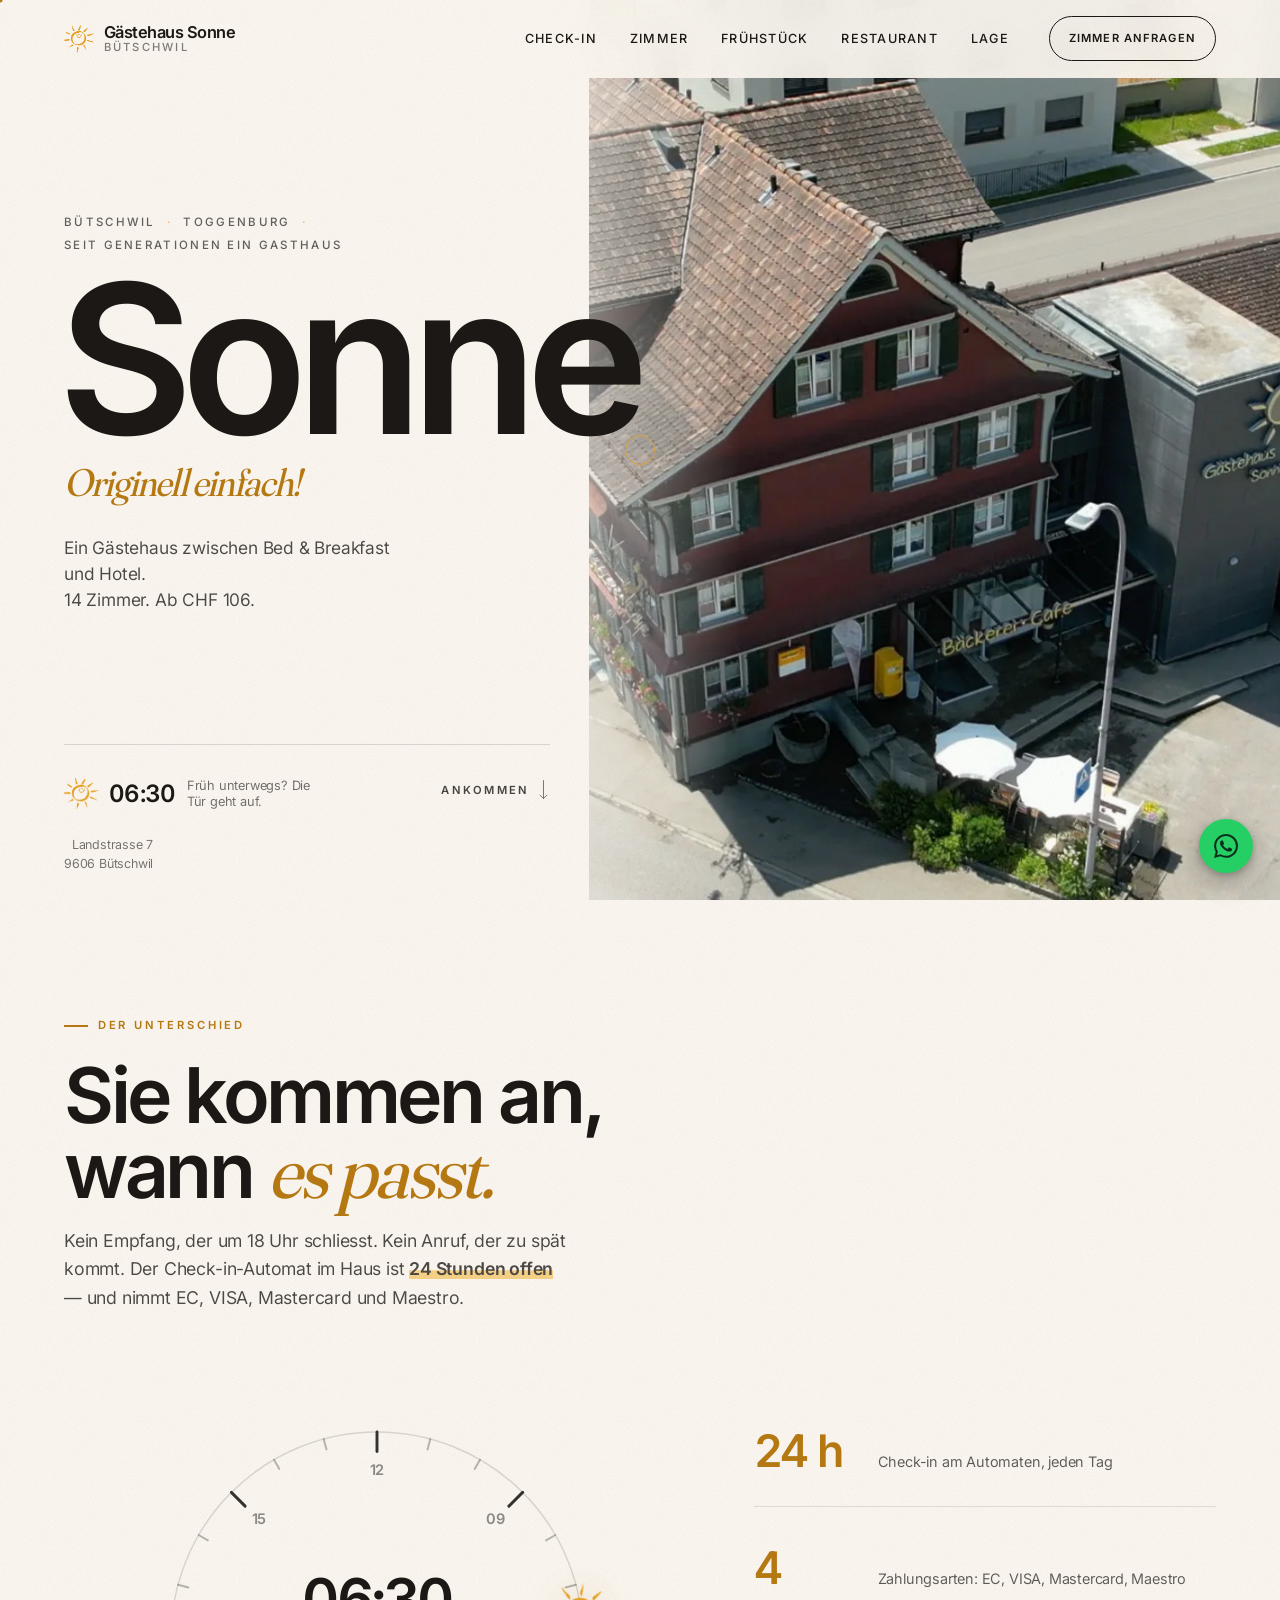
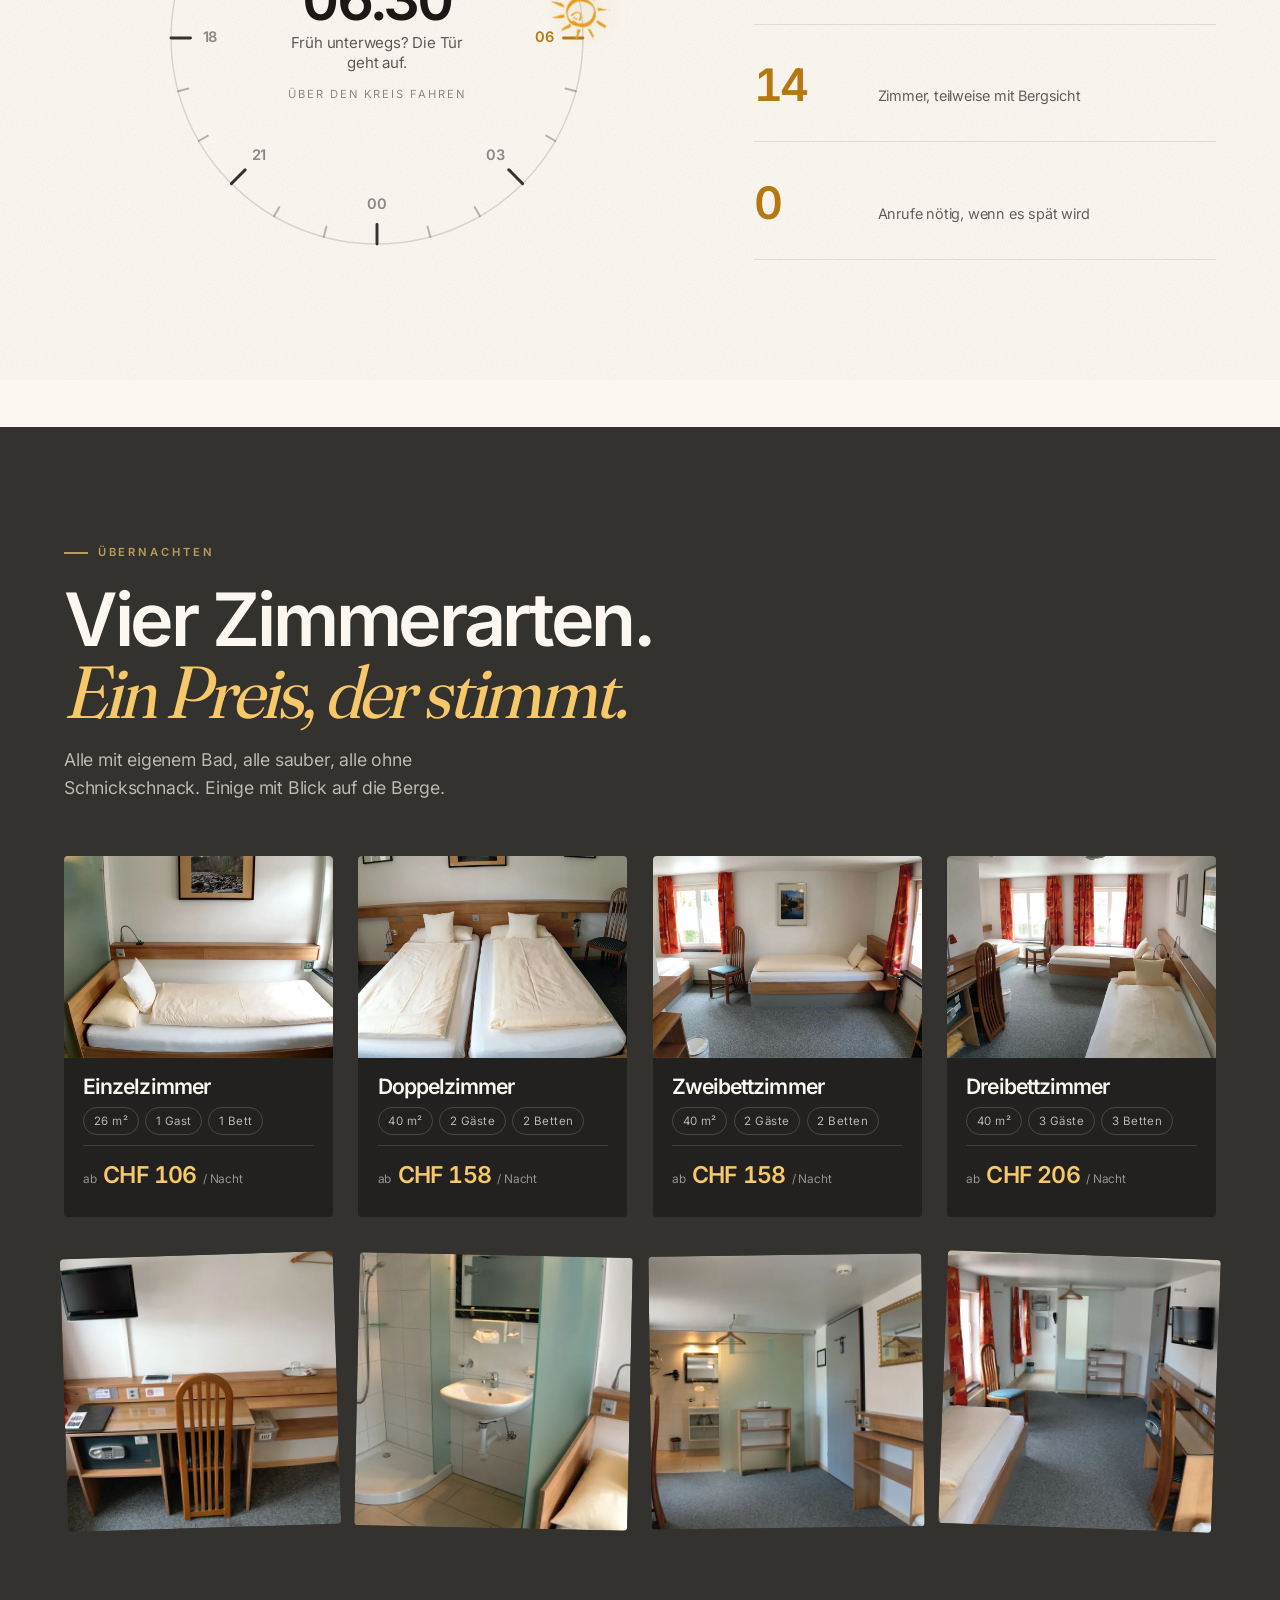
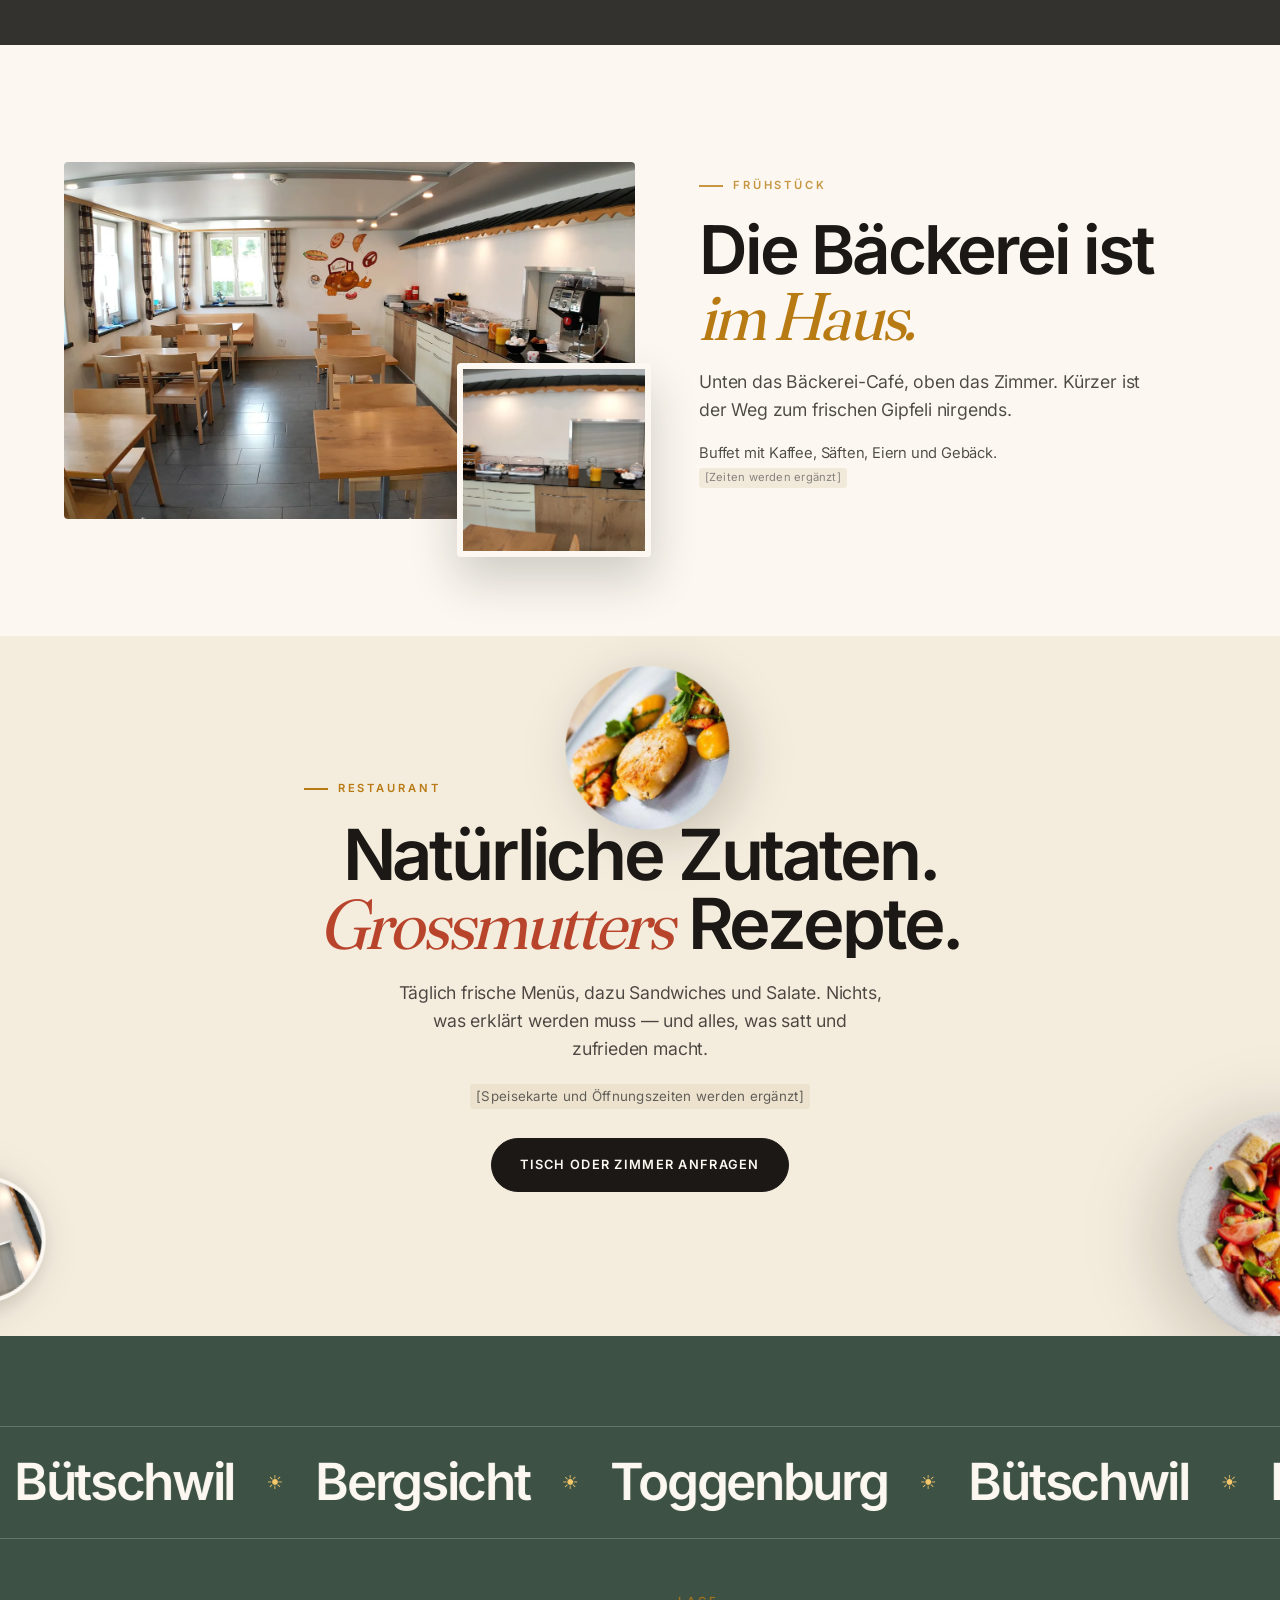
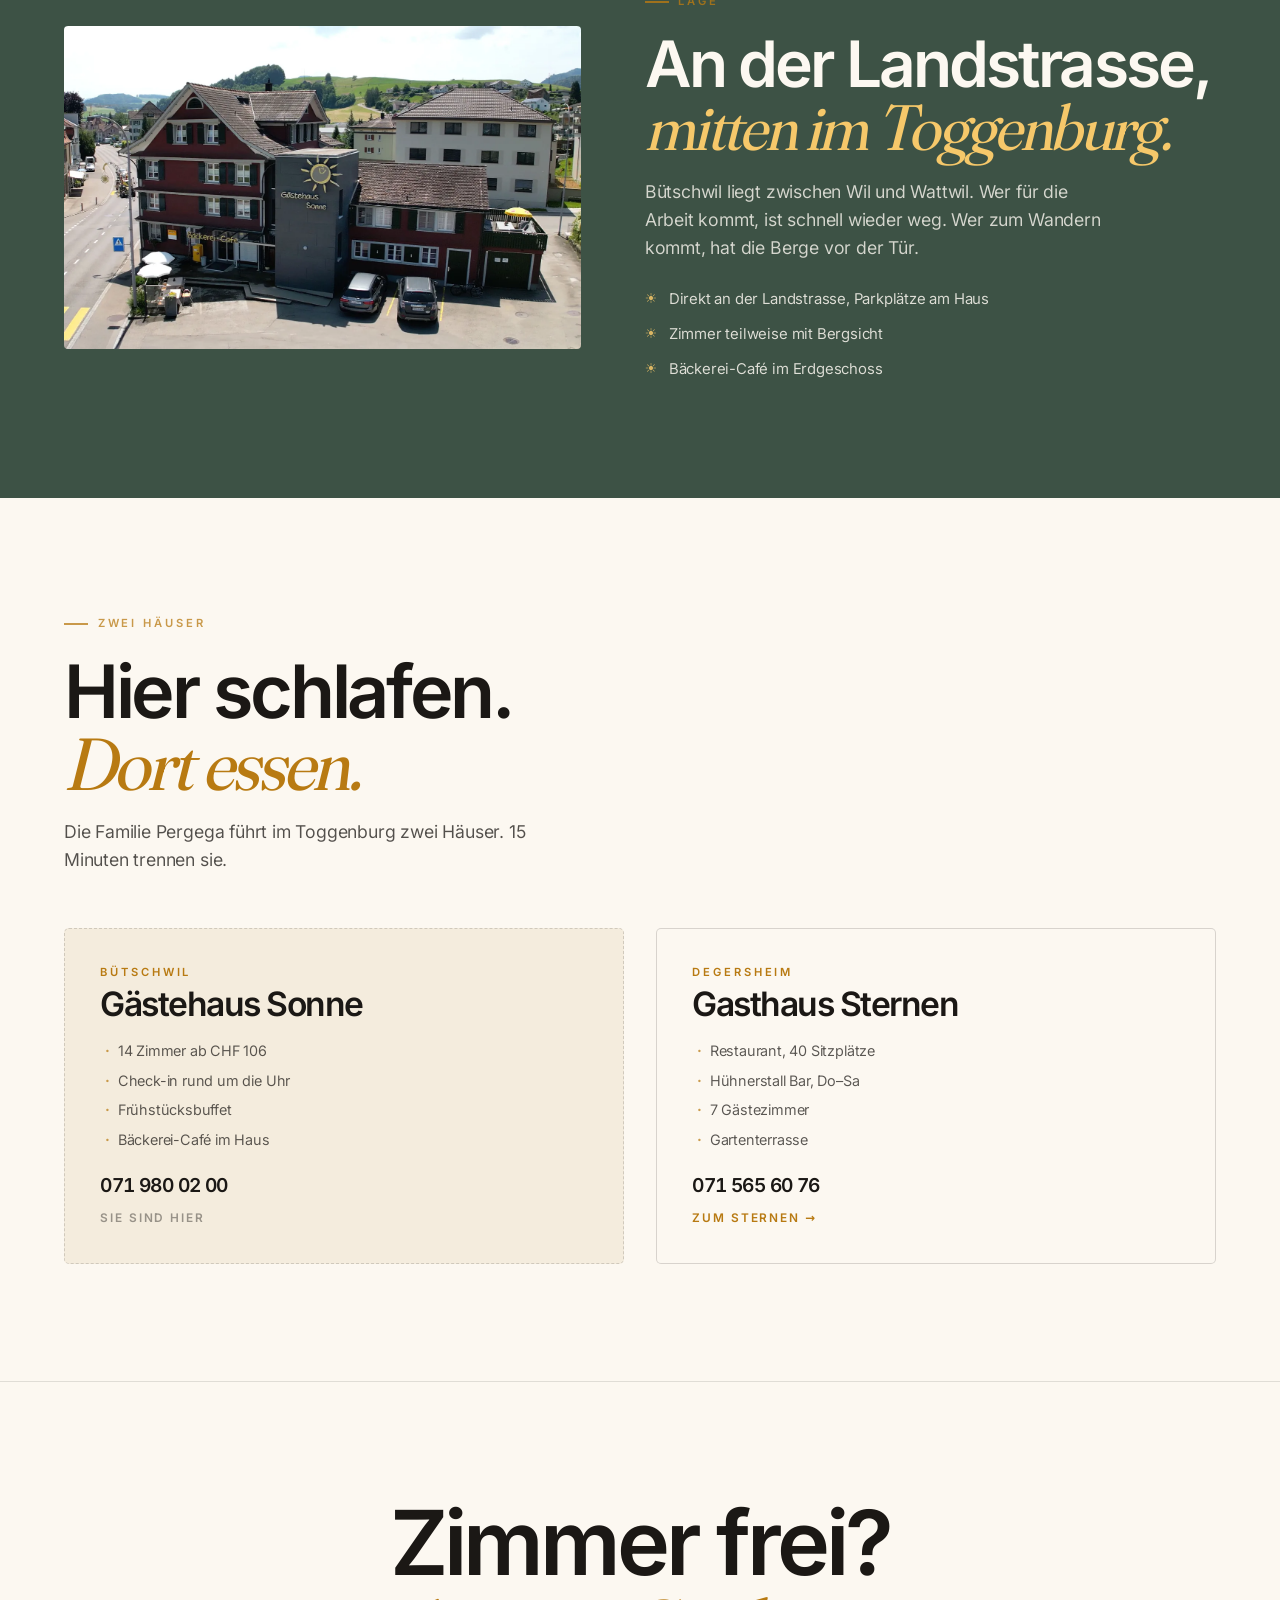
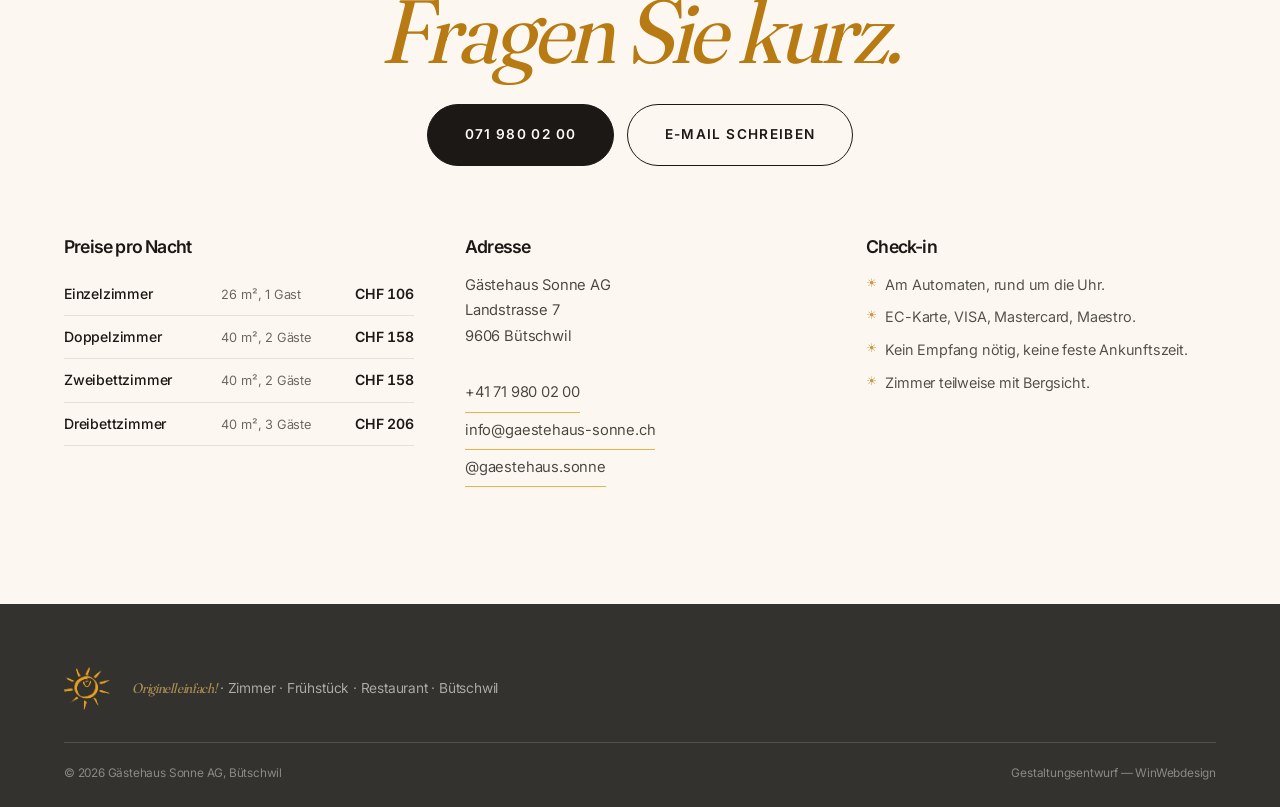
==== sonne/index.html @ 68d9616a "Gestaltungsentwurf Toggenburg: Sternen Degersheim und Sonne Buetschwil Zwei Startseiten plus Auswahl" ====
<!doctype html>
<html lang="de-CH">
<head>
<meta charset="utf-8">
<meta name="robots" content="noindex, nofollow, noarchive, nosnippet">
<meta name="googlebot" content="noindex, nofollow, noarchive, nosnippet">

<meta name="viewport" content="width=device-width, initial-scale=1, viewport-fit=cover">
<title>Gästehaus Sonne Bütschwil | 14 Zimmer, Check-in rund um die Uhr</title>
<meta name="description" content="Gästehaus Sonne in Bütschwil: 14 Zimmer ab CHF 106, Check-in am Automaten rund um die Uhr, Frühstücksbuffet und Bäckerei-Café im Haus. Landstrasse 7, 071 980 02 00.">
<meta property="og:type" content="website">
<meta property="og:locale" content="de_CH">
<meta property="og:title" content="Gästehaus Sonne Bütschwil | Check-in rund um die Uhr">
<meta property="og:description" content="14 Zimmer ab CHF 106 im Toggenburg. Ankommen, wann es passt — der Check-in-Automat ist 24 Stunden offen.">
<meta property="og:image" content="assets/img/haus.webp">
<meta name="theme-color" content="#FCF8F1">
<link rel="icon" href="assets/img/sonne-zeichen.png" type="image/png">
<link rel="preload" as="image" href="assets/img/haus.webp" fetchpriority="high">
<link rel="stylesheet" href="assets/fonts/fonts.css">
<link rel="stylesheet" href="assets/css/style.css">
</head>
<body class="is-loading">

<div class="grain" aria-hidden="true"></div>
<div class="cursor" aria-hidden="true"><span class="cursor__dot"></span><span class="cursor__ring"></span></div>

<!-- ══════════ Ladevorhang: die Strahlen gehen einzeln auf ══════════ -->
<div class="loader" id="loader" role="status" aria-live="polite" aria-label="Seite wird geladen">
  <div class="loader__panels" aria-hidden="true"><i></i><i></i><i></i><i></i></div>
  <div class="loader__inner">
    <img class="loader__sun" src="assets/img/sonne-zeichen.png" alt="" width="420" height="393">
    <p class="loader__word" aria-hidden="true">
      <span>S</span><span>o</span><span>n</span><span>n</span><span>e</span>
    </p>
    <p class="loader__sub"><em>Originell einfach!</em></p>
  </div>
</div>

<!-- ══════════ Navigation ══════════ -->
<header class="nav" id="nav">
  <a class="nav__brand" href="#top" data-cursor="link">
    <img src="assets/img/sonne-zeichen.png" alt="" class="nav__mark" width="420" height="393">
    <span class="nav__name">Gästehaus Sonne<em>Bütschwil</em></span>
  </a>
  <nav class="nav__links" aria-label="Hauptnavigation">
    <a href="#checkin" data-cursor="link">Check-in</a>
    <a href="#zimmer" data-cursor="link">Zimmer</a>
    <a href="#fruehstueck" data-cursor="link">Frühstück</a>
    <a href="#restaurant" data-cursor="link">Restaurant</a>
    <a href="#lage" data-cursor="link">Lage</a>
  </nav>
  <a class="btn btn--sm nav__cta" href="#buchen" data-cursor="link"><span>Zimmer anfragen</span></a>
  <button class="nav__burger" id="burger" aria-label="Menü öffnen" aria-expanded="false" aria-controls="drawer">
    <i></i><i></i>
  </button>
</header>

<div class="drawer" id="drawer" hidden>
  <nav aria-label="Mobile Navigation">
    <a href="#checkin">Check-in</a><a href="#zimmer">Zimmer</a><a href="#fruehstueck">Frühstück</a>
    <a href="#restaurant">Restaurant</a><a href="#lage">Lage</a><a href="#buchen">Anfragen</a>
  </nav>
  <div class="drawer__foot">
    <a href="tel:+41719800200">071 980 02 00</a>
    <span>Landstrasse 7, 9606 Bütschwil</span>
  </div>
</div>

<main id="top">

<!-- ══════════════════ 1 · HERO ══════════════════ -->
<section class="hero" id="hero">
  <canvas class="hero__gl" id="heroGL" aria-hidden="true"></canvas>
  <img class="hero__fallback" id="heroFallback" src="assets/img/haus.webp"
       alt="Das Gästehaus Sonne an der Landstrasse 7 in Bütschwil von oben: ein dunkelrotes Holzhaus mit grünen Fensterläden, Ziegeldach und modernem grauem Anbau mit dem Sonnenzeichen.">
  <div class="hero__veil" aria-hidden="true"></div>

  <div class="hero__wrap">
    <p class="hero__brow"><span>Bütschwil</span><i>·</i><span>Toggenburg</span><i>·</i><span>seit Generationen ein Gasthaus</span></p>
    <h1 class="hero__h1" aria-label="Sonne">
      <span class="ch">S</span><span class="ch">o</span><span class="ch">n</span><span class="ch">n</span><span class="ch">e</span>
    </h1>
    <p class="hero__claim"><em>Originell einfach!</em></p>
    <p class="hero__sub">
      <span class="lift">Ein Gästehaus zwischen Bed&nbsp;&&nbsp;Breakfast und Hotel.</span>
      <span class="lift">14 Zimmer. Ab CHF&nbsp;106.</span>
    </p>
  </div>

  <div class="hero__foot">
    <div class="hero__clock" id="heroClock">
      <img src="assets/img/sonne-zeichen.png" alt="" class="hero__clocksun" width="420" height="393">
      <span class="hero__time" id="heroTime">--:--</span>
      <span class="hero__state" id="heroState">Check-in rund um die Uhr</span>
    </div>
    <a class="hero__scroll" href="#checkin" data-cursor="link" aria-label="Weiter zum Inhalt">
      <span>Ankommen</span>
      <svg viewBox="0 0 24 44" aria-hidden="true"><path d="M12 2v34m0 0-7-7m7 7 7-7" fill="none" stroke="currentColor" stroke-width="1.3"/></svg>
    </a>
    <p class="hero__addr">Landstrasse&nbsp;7<br>9606&nbsp;Bütschwil</p>
  </div>
</section>

<!-- ══════════════════ 2 · RUND UM DIE UHR ══════════════════ -->
<section class="clock" id="checkin">
  <div class="clock__head">
    <p class="sect-tag"><i></i>Der Unterschied</p>
    <h2 class="clock__h2">Sie kommen an,<br>wann <em>es passt.</em></h2>
    <p class="clock__lead">
      Kein Empfang, der um 18 Uhr schliesst. Kein Anruf, der zu spät kommt. Der Check-in-Automat
      im Haus ist <b>24 Stunden offen</b> — und nimmt EC, VISA, Mastercard und Maestro.
    </p>
  </div>

  <div class="dial-wrap">
    <div class="dial" id="dial" role="img" aria-label="Sonnenuhr über 24 Stunden. Der Check-in ist zu jeder Stunde möglich.">
      <svg class="dial__svg" id="dialSvg" viewBox="0 0 560 560" aria-hidden="true">
        <circle class="dial__ring" cx="280" cy="280" r="212"/>
        <g id="dialTicks"></g>
        <g id="dialLabels"></g>
      </svg>
      <img class="dial__sun" id="dialSun" src="assets/img/sonne-zeichen.png" alt="" width="420" height="393">
      <div class="dial__mid">
        <span class="dial__hour" id="dialHour">--:--</span>
        <span class="dial__note" id="dialNote">Check-in möglich</span>
        <span class="dial__hint" id="dialHint">über den Kreis fahren</span>
      </div>
    </div>

    <ul class="clock__facts">
      <li><b>24 h</b><span>Check-in am Automaten, jeden Tag</span></li>
      <li><b>4</b><span>Zahlungsarten: EC, VISA, Mastercard, Maestro</span></li>
      <li><b>14</b><span>Zimmer, teilweise mit Bergsicht</span></li>
      <li><b>0</b><span>Anrufe nötig, wenn es spät wird</span></li>
    </ul>
  </div>
</section>

<!-- ══════════════════ 3 · ZIMMER ══════════════════ -->
<section class="rooms" id="zimmer">
  <header class="rooms__head">
    <p class="sect-tag light"><i></i>Übernachten</p>
    <h2 class="rooms__h2">Vier Zimmer&shy;arten.<br><em>Ein Preis, der stimmt.</em></h2>
    <p>Alle mit eigenem Bad, alle sauber, alle ohne Schnickschnack. Einige mit Blick auf die Berge.</p>
  </header>

  <div class="rgrid">
    <article class="rcard" data-cursor="view">
      <div class="rcard__img"><img src="assets/img/zi-einzel.webp" alt="Einzelzimmer im Gästehaus Sonne mit hellem Holzbett, Wandbild und Fenster." loading="lazy"></div>
      <div class="rcard__body">
        <h3>Einzelzimmer</h3>
        <ul class="rcard__specs"><li>26 m²</li><li>1 Gast</li><li>1 Bett</li></ul>
        <p class="rcard__price"><i>ab</i> <b data-count="106">CHF 106</b> <i>/ Nacht</i></p>
      </div>
    </article>

    <article class="rcard" data-cursor="view">
      <div class="rcard__img"><img src="assets/img/zi-doppel.webp" alt="Doppelzimmer im Gästehaus Sonne mit zwei frisch bezogenen Betten nebeneinander." loading="lazy"></div>
      <div class="rcard__body">
        <h3>Doppelzimmer</h3>
        <ul class="rcard__specs"><li>40 m²</li><li>2 Gäste</li><li>2 Betten</li></ul>
        <p class="rcard__price"><i>ab</i> <b data-count="158">CHF 158</b> <i>/ Nacht</i></p>
      </div>
    </article>

    <article class="rcard" data-cursor="view">
      <div class="rcard__img"><img src="assets/img/zi-zweibett.webp" alt="Zweibettzimmer im Gästehaus Sonne mit zwei getrennten Betten, roten Vorhängen und Fenster." loading="lazy"></div>
      <div class="rcard__body">
        <h3>Zweibettzimmer</h3>
        <ul class="rcard__specs"><li>40 m²</li><li>2 Gäste</li><li>2 Betten</li></ul>
        <p class="rcard__price"><i>ab</i> <b data-count="158">CHF 158</b> <i>/ Nacht</i></p>
      </div>
    </article>

    <article class="rcard" data-cursor="view">
      <div class="rcard__img"><img src="assets/img/zi-dreibett.webp" alt="Dreibettzimmer im Gästehaus Sonne mit drei Betten, Schreibtisch und roten Vorhängen." loading="lazy"></div>
      <div class="rcard__body">
        <h3>Dreibettzimmer</h3>
        <ul class="rcard__specs"><li>40 m²</li><li>3 Gäste</li><li>3 Betten</li></ul>
        <p class="rcard__price"><i>ab</i> <b data-count="206">CHF 206</b> <i>/ Nacht</i></p>
      </div>
    </article>
  </div>

  <div class="rooms__strip">
    <figure style="--r:-1.8deg"><img src="assets/img/zi-einzel-2.webp" alt="Einzelzimmer mit Schreibtisch, Stuhl und Wandfernseher." loading="lazy"></figure>
    <figure style="--r:1.2deg"><img src="assets/img/bad.webp" alt="Badezimmer mit Dusche, Waschbecken und Milchglastür." loading="lazy"></figure>
    <figure style="--r:-.7deg"><img src="assets/img/zi-zweibett-2.webp" alt="Zimmer mit Schreibtisch, Spiegel und Blick zur Tür." loading="lazy"></figure>
    <figure style="--r:2.1deg"><img src="assets/img/zi-dreibett-2.webp" alt="Dreibettzimmer mit Bett, Sitzecke und Fernseher." loading="lazy"></figure>
  </div>
</section>

<!-- ══════════════════ 4 · FRÜHSTÜCK ══════════════════ -->
<section class="breakfast" id="fruehstueck">
  <div class="breakfast__media">
    <figure class="breakfast__big"><img src="assets/img/buffet-1.webp" alt="Der Frühstücksraum des Gästehauses Sonne mit hellen Holztischen und dem gemalten Bäckerei-Motiv an der Wand." loading="lazy"></figure>
    <figure class="breakfast__small"><img src="assets/img/buffet-2.webp" alt="Das Frühstücksbuffet mit Säften, Eiern, Gebäck und Kaffeemaschine." loading="lazy"></figure>
  </div>
  <div class="breakfast__copy">
    <p class="sect-tag"><i></i>Frühstück</p>
    <h2 class="breakfast__h2">Die Bäckerei ist<br><em>im Haus.</em></h2>
    <p>Unten das Bäckerei-Café, oben das Zimmer. Kürzer ist der Weg zum frischen Gipfeli nirgends.</p>
    <p class="breakfast__note">Buffet mit Kaffee, Säften, Eiern und Gebäck.
      <span class="tbd">[Zeiten werden ergänzt]</span></p>
  </div>
</section>

<!-- ══════════════════ 5 · RESTAURANT — die Teller auf der Sonnenbahn ══════════════════ -->
<section class="rest" id="restaurant">
  <div class="rest__arc" id="restArc" aria-hidden="true">
    <figure class="disc" data-speed="41" data-off="0"   data-scale=".92"><img src="assets/img/teller-1.webp" alt=""></figure>
    <figure class="disc" data-speed="-63" data-off="72"  data-scale=".64"><img src="assets/img/teller-2.webp" alt=""></figure>
    <figure class="disc disc--photo" data-speed="52" data-off="146" data-scale=".5"><img src="assets/img/buffet-2.webp" alt=""></figure>
    <figure class="disc disc--photo" data-speed="-37" data-off="212" data-scale=".38"><img src="assets/img/haus-strasse.webp" alt=""></figure>
    <figure class="disc disc--photo" data-speed="47" data-off="288" data-scale=".44"><img src="assets/img/buffet-1.webp" alt=""></figure>
  </div>

  <div class="rest__mid">
    <p class="sect-tag"><i></i>Restaurant</p>
    <h2 class="rest__h2">
      <span class="lift">Natürliche Zutaten.</span>
      <span class="lift"><em>Grossmutters</em> Rezepte.</span>
    </h2>
    <p class="rest__lead">
      Täglich frische Menüs, dazu Sandwiches und Salate. Nichts, was erklärt werden muss —
      und alles, was satt und zufrieden macht.
    </p>
    <p class="rest__hinweis">
      <span class="tbd">[Speisekarte und Öffnungszeiten werden ergänzt]</span>
    </p>
    <a class="btn" href="#buchen" data-cursor="link"><span>Tisch oder Zimmer anfragen</span></a>
  </div>
</section>

<!-- ══════════════════ 6 · LAGE ══════════════════ -->
<section class="place" id="lage">
  <div class="place__marquee" aria-hidden="true">
    <div class="place__marquee-in" id="marquee">
      <span>Toggenburg</span><i>☀</i><span>Bütschwil</span><i>☀</i><span>Bergsicht</span><i>☀</i>
      <span>Toggenburg</span><i>☀</i><span>Bütschwil</span><i>☀</i><span>Bergsicht</span><i>☀</i>
    </div>
  </div>
  <div class="place__grid">
    <figure class="place__pic"><img src="assets/img/haus-strasse.webp" alt="Das Gästehaus Sonne von der Strasse aus, mit dem Sonnenzeichen an der Fassade." loading="lazy"></figure>
    <div class="place__copy">
      <p class="sect-tag"><i></i>Lage</p>
      <h2 class="place__h2">An der Landstrasse,<br><em>mitten im Toggenburg.</em></h2>
      <p>Bütschwil liegt zwischen Wil und Wattwil. Wer für die Arbeit kommt, ist schnell wieder weg.
        Wer zum Wandern kommt, hat die Berge vor der Tür.</p>
      <ul class="place__list">
        <li>Direkt an der Landstrasse, Parkplätze am Haus</li>
        <li>Zimmer teilweise mit Bergsicht</li>
        <li>Bäckerei-Café im Erdgeschoss</li>
      </ul>
    </div>
  </div>
</section>

<!-- ══════════════════ 7 · ZWEI HÄUSER ══════════════════ -->
<section class="group" id="gruppe">
  <header class="group__head">
    <p class="sect-tag light"><i></i>Zwei Häuser</p>
    <h2 class="group__h2">Hier schlafen.<br><em>Dort essen.</em></h2>
    <p>Die Familie Pergega führt im Toggenburg zwei Häuser. 15 Minuten trennen sie.</p>
  </header>
  <div class="group__cards">
    <article class="gcard gcard--self">
      <div class="gcard__body">
        <p class="gcard__place">Bütschwil</p>
        <h3>Gästehaus Sonne</h3>
        <ul><li>14 Zimmer ab CHF 106</li><li>Check-in rund um die Uhr</li><li>Frühstücksbuffet</li><li>Bäckerei-Café im Haus</li></ul>
        <p class="gcard__tel">071 980 02 00</p>
        <p class="gcard__you">Sie sind hier</p>
      </div>
    </article>
    <article class="gcard" data-cursor="view">
      <div class="gcard__body">
        <p class="gcard__place">Degersheim</p>
        <h3>Gasthaus Sternen</h3>
        <ul><li>Restaurant, 40 Sitzplätze</li><li>Hühnerstall Bar, Do–Sa</li><li>7 Gästezimmer</li><li>Gartenterrasse</li></ul>
        <p class="gcard__tel">071 565 60 76</p>
        <p class="gcard__go"><a class="stretch" href="../sternen/index.html">Zum Sternen →</a></p>
      </div>
    </article>
  </div>
</section>

<!-- ══════════════════ 8 · BUCHEN ══════════════════ -->
<section class="book" id="buchen">
  <div class="book__cta">
    <h2 class="book__h2">Zimmer frei?<br><em>Fragen Sie kurz.</em></h2>
    <div class="book__acts">
      <a class="btn btn--big" href="tel:+41719800200" data-cursor="link"><span>071 980 02 00</span></a>
      <a class="btn btn--ghost btn--big" href="mailto:info@gaestehaus-sonne.ch" data-cursor="link"><span>E-Mail schreiben</span></a>
    </div>
  </div>

  <div class="book__cols">
    <div class="bcol">
      <h3>Preise pro Nacht</h3>
      <table class="prices">
        <tbody>
          <tr><th>Einzelzimmer</th><td><i>26 m², 1 Gast</i></td><td class="p">CHF 106</td></tr>
          <tr><th>Doppelzimmer</th><td><i>40 m², 2 Gäste</i></td><td class="p">CHF 158</td></tr>
          <tr><th>Zweibettzimmer</th><td><i>40 m², 2 Gäste</i></td><td class="p">CHF 158</td></tr>
          <tr><th>Dreibettzimmer</th><td><i>40 m², 3 Gäste</i></td><td class="p">CHF 206</td></tr>
        </tbody>
      </table>
    </div>
    <div class="bcol">
      <h3>Adresse</h3>
      <address>
        Gästehaus Sonne AG<br>
        Landstrasse 7<br>
        9606 Bütschwil<br><br>
        <a href="tel:+41719800200" data-cursor="link">+41 71 980 02 00</a><br>
        <a href="mailto:info@gaestehaus-sonne.ch" data-cursor="link">info@gaestehaus-sonne.ch</a><br>
        <a href="https://www.instagram.com/gaestehaus.sonne/" rel="noopener" data-cursor="link">@gaestehaus.sonne</a>
      </address>
    </div>
    <div class="bcol">
      <h3>Check-in</h3>
      <ul class="notes">
        <li>Am Automaten, rund um die Uhr.</li>
        <li>EC-Karte, VISA, Mastercard, Maestro.</li>
        <li>Kein Empfang nötig, keine feste Ankunftszeit.</li>
        <li>Zimmer teilweise mit Bergsicht.</li>
      </ul>
    </div>
  </div>
</section>

</main>

<footer class="foot">
  <div class="foot__top">
    <img src="assets/img/sonne-zeichen.png" alt="Zeichen des Gästehauses Sonne" class="foot__mark" width="420" height="393">
    <p class="foot__claim"><em>Originell einfach!</em> · Zimmer · Frühstück · Restaurant · Bütschwil</p>
  </div>
  <div class="foot__bar">
    <p>© 2026 Gästehaus Sonne AG, Bütschwil</p>
    <p class="foot__demo">Gestaltungsentwurf — WinWebdesign</p>
  </div>
</footer>

<!-- ══════════ Schnellzugriff unten rechts ══════════
     [KUNDE BESTÄTIGT: Ist 071 980 02 00 auch die WhatsApp-Nummer?
     Falls WhatsApp Business auf einer anderen Nummer läuft, hier eintragen.] -->
<div class="dock" id="dock">
  <a class="dock__btn dock__btn--wa" href="https://wa.me/41719800200"
     target="_blank" rel="noopener" data-cursor="link" aria-label="Uns über WhatsApp schreiben">
    <svg viewBox="0 0 24 24" aria-hidden="true"><path fill="currentColor" d="M17.472 14.382c-.297-.149-1.758-.867-2.03-.967-.273-.099-.471-.148-.67.15-.197.297-.767.966-.94 1.164-.173.199-.347.223-.644.075-.297-.15-1.255-.463-2.39-1.475-.883-.788-1.48-1.761-1.653-2.059-.173-.297-.018-.458.13-.606.134-.133.298-.347.446-.52.149-.174.198-.298.298-.497.099-.198.05-.371-.025-.52-.075-.149-.669-1.612-.916-2.207-.242-.579-.487-.5-.669-.51-.173-.008-.371-.01-.57-.01-.198 0-.52.074-.792.372-.272.297-1.04 1.016-1.04 2.479 0 1.462 1.065 2.875 1.213 3.074.149.198 2.096 3.2 5.077 4.487.709.306 1.262.489 1.694.625.712.227 1.36.195 1.871.118.571-.085 1.758-.719 2.006-1.413.248-.694.248-1.289.173-1.413-.074-.124-.272-.198-.57-.347m-5.421 7.403h-.004a9.87 9.87 0 0 1-5.031-1.378l-.361-.214-3.741.982.998-3.648-.235-.374a9.86 9.86 0 0 1-1.51-5.26c.001-5.45 4.436-9.884 9.888-9.884 2.64 0 5.122 1.03 6.988 2.898a9.825 9.825 0 0 1 2.893 6.994c-.003 5.45-4.437 9.884-9.885 9.884m8.413-18.297A11.815 11.815 0 0 0 12.05 0C5.495 0 .16 5.335.157 11.892c0 2.096.547 4.142 1.588 5.945L.057 24l6.305-1.654a11.882 11.882 0 0 0 5.683 1.448h.005c6.554 0 11.89-5.335 11.893-11.893a11.821 11.821 0 0 0-3.48-8.413Z"/></svg>
    <span class="dock__label">WhatsApp</span>
  </a>
  <button class="dock__btn dock__btn--top" id="toTop" data-cursor="link"
          aria-label="Zurück nach oben" hidden>
    <svg viewBox="0 0 24 24" aria-hidden="true">
      <path d="M12 19V6m0 0-6.5 6.5M12 6l6.5 6.5" fill="none" stroke="currentColor"
            stroke-width="1.9" stroke-linecap="round" stroke-linejoin="round"/></svg>
    <span class="dock__label">Nach oben</span>
  </button>
</div>

<script src="assets/js/gsap.min.js"></script>
<script src="assets/js/ScrollTrigger.min.js"></script>
<script src="assets/js/lenis.min.js"></script>
<!-- Bewusst kein type="module": läuft so auch per Doppelklick über file://. -->
<script src="assets/js/app.js" defer></script>
<script>
setTimeout(function(){
  var l = document.getElementById('loader');
  if (l && getComputedStyle(l).display !== 'none' && document.body.classList.contains('is-loading')){
    l.style.display = 'none'; document.body.classList.remove('is-loading');
  }
}, 6000);
</script>
</body>
</html>
---- sonne/assets/fonts/fonts.css ----
/* Lokal eingebundene Schriften - Demo laeuft ohne Internet */
@font-face{font-family:'Fraunces';font-style:normal;font-weight:300 900;font-display:swap;src:url('fraunces-latin-ext.woff2') format('woff2');unicode-range:U+0100-02BA, U+02BD-02C5, U+02C7-02CC, U+02CE-02D7, U+02DD-02FF, U+0304, U+0308, U+0329, U+1D00-1DBF, U+1E00-1E9F, U+1EF2-1EFF, U+2020, U+20A0-20AB, U+20AD-20C0, U+2113, U+2C60-2C7F, U+A720-A7FF;}
@font-face{font-family:'Fraunces';font-style:normal;font-weight:300 900;font-display:swap;src:url('fraunces-latin.woff2') format('woff2');unicode-range:U+0000-00FF, U+0131, U+0152-0153, U+02BB-02BC, U+02C6, U+02DA, U+02DC, U+0304, U+0308, U+0329, U+2000-206F, U+20AC, U+2122, U+2191, U+2193, U+2212, U+2215, U+FEFF, U+FFFD;}
@font-face{font-family:'Inter';font-style:normal;font-weight:300 700;font-display:swap;src:url('inter-latin-ext.woff2') format('woff2');unicode-range:U+0100-02BA, U+02BD-02C5, U+02C7-02CC, U+02CE-02D7, U+02DD-02FF, U+0304, U+0308, U+0329, U+1D00-1DBF, U+1E00-1E9F, U+1EF2-1EFF, U+2020, U+20A0-20AB, U+20AD-20C0, U+2113, U+2C60-2C7F, U+A720-A7FF;}
@font-face{font-family:'Inter';font-style:normal;font-weight:300 700;font-display:swap;src:url('inter-latin.woff2') format('woff2');unicode-range:U+0000-00FF, U+0131, U+0152-0153, U+02BB-02BC, U+02C6, U+02DA, U+02DC, U+0304, U+0308, U+0329, U+2000-206F, U+20AC, U+2122, U+2191, U+2193, U+2212, U+2215, U+FEFF, U+FFFD;}
---- sonne/assets/css/style.css ----
/* ═══════════════════════════════════════════════════════════════
   Gästehaus Sonne, Bütschwil — Gestaltungsentwurf

   Bewusst NICHT wie der Sternen. Der Sternen ist Serife, Riegelrot
   und Geschichte. Die Sonne ist Grotesk, Bernstein und Klarheit —
   "Originell einfach!" ist ihr eigener Satz, danach ist gestaltet.
   Fraunces kursiv bleibt als gemeinsame Handschrift beider Häuser.
   Farben aus dem Haus: Bernstein vom Sonnenzeichen, Rot von den
   Vorhängen, Grün von den Fensterläden, Graphit vom Anbau.
   ═══════════════════════════════════════════════════════════════ */

:root{
  --paper:#FCF8F1;  --paper-2:#F4ECDD;  --paper-3:#EADFC9;
  --ink:#1B1815;    --graphite:#33322F; --graphite-2:#22211F;
  --amber:#E8A020;  --amber-l:#F6C86A;  --amber-d:#B87A12;
  --rot:#B8442C;    --gruen:#3D5245;    --holz:#C09256;

  --f-ui:'Inter', system-ui, -apple-system, 'Segoe UI', sans-serif;
  --f-akzent:'Fraunces', Georgia, serif;

  --pad:clamp(1.15rem, 5vw, 5rem);
  --maxw:1520px;

  --e-out:cubic-bezier(.16,1,.3,1);
  --e-soft:cubic-bezier(.22,.61,.36,1);
  --e-back:cubic-bezier(.34,1.5,.64,1);
}

*,*::before,*::after{box-sizing:border-box}
html{-webkit-text-size-adjust:100%}
body{
  margin:0; background:var(--paper); color:var(--ink);
  font-family:var(--f-ui); font-size:clamp(1rem,.94rem + .3vw,1.1rem);
  line-height:1.6; font-weight:380; letter-spacing:-.011em;
  -webkit-font-smoothing:antialiased; overflow-x:hidden;
}
body.is-loading{overflow:hidden; height:100vh}
body.no-scroll{overflow:hidden}
img{max-width:100%; display:block}
a{color:inherit}
h1,h2,h3{margin:0; font-family:var(--f-ui); font-weight:600;
  line-height:.98; letter-spacing:-.045em}
em{font-family:var(--f-akzent); font-style:italic; font-weight:400;
  letter-spacing:-.025em; font-variation-settings:'opsz' 120,'SOFT' 40,'WONK' 1}
p{margin:0 0 1em}
::selection{background:var(--amber); color:var(--ink)}
:focus-visible{outline:2px solid var(--amber-d); outline-offset:3px; border-radius:3px}

/* Platzhalter: was der Kunde noch liefern muss, wird nicht erfunden */
.tbd{display:inline-block; font-size:.76em; letter-spacing:.02em;
  padding:.12em .5em; border-radius:3px; background:var(--paper-3);
  color:var(--graphite); opacity:.78}

.grain{
  position:fixed; inset:-120%; z-index:9000; pointer-events:none; opacity:.34;
  background-image:url("data:image/svg+xml,%3Csvg xmlns='http://www.w3.org/2000/svg' width='240' height='240'%3E%3Cfilter id='n'%3E%3CfeTurbulence type='fractalNoise' baseFrequency='.85' numOctaves='4' stitchTiles='stitch'/%3E%3CfeColorMatrix type='saturate' values='0'/%3E%3C/filter%3E%3Crect width='100%25' height='100%25' filter='url(%23n)' opacity='.38'/%3E%3C/svg%3E");
  mix-blend-mode:multiply; animation:grainShift 8s steps(5) infinite;
}
@keyframes grainShift{
  0%{transform:translate(0,0)} 20%{transform:translate(-2%,3%)}
  40%{transform:translate(3%,-2%)} 60%{transform:translate(-3%,-1%)}
  80%{transform:translate(1%,2%)}
}

.cursor{position:fixed; top:0; left:0; z-index:9500; pointer-events:none}
.cursor__dot,.cursor__ring{position:absolute; border-radius:50%; transform:translate(-50%,-50%)}
.cursor__dot{width:5px; height:5px; background:var(--amber-d)}
.cursor__ring{width:30px; height:30px; border:1.5px solid rgba(232,160,32,.75);
  transition:width .38s var(--e-out), height .38s var(--e-out)}
.cursor.is-hot .cursor__ring{width:66px; height:66px}
@media (hover:none),(pointer:coarse){.cursor{display:none}}

/* ─────────── Ladevorhang ─────────── */
.loader{position:fixed; inset:0; z-index:9800; display:grid; place-items:center; color:var(--ink)}
.loader__panels{position:absolute; inset:0; display:flex}
.loader__panels i{flex:1; background:var(--paper); transform-origin:bottom}
.loader__inner{position:relative; z-index:2; text-align:center}
.loader__sun{width:86px; height:auto; margin:0 auto 1.5rem}
.loader__word{margin:0; display:flex; justify-content:center; overflow:hidden;
  font-size:clamp(2.6rem,9vw,5rem); font-weight:600; letter-spacing:-.05em; line-height:1}
.loader__word span{display:inline-block; transform:translateY(105%)}
.loader__sub{margin:.5rem 0 0; font-size:1.15rem; opacity:0}
.loader__sub em{color:var(--amber-d)}

/* ─────────── Navigation ─────────── */
.nav{
  position:fixed; top:0; left:0; right:0; z-index:800;
  display:flex; align-items:center; gap:2rem; padding:1rem var(--pad);
  color:var(--ink); transition:padding .45s var(--e-soft);
}
/* Die Leiste trägt von Anfang an einen Grund. Ohne ihn stand die rechte Hälfte
   der Navigation in dunkler Schrift auf dem dunklen Hausfoto — unlesbar. */
.nav::before{
  content:''; position:absolute; inset:0; z-index:-1;
  background:color-mix(in srgb, var(--paper) 94%, transparent);
  backdrop-filter:blur(16px) saturate(1.2); -webkit-backdrop-filter:blur(16px) saturate(1.2);
  border-bottom:1px solid transparent; transition:border-color .5s var(--e-soft);
}
.nav.is-stuck::before{border-bottom-color:rgba(27,24,21,.11)}
.nav.is-stuck{padding-top:.6rem; padding-bottom:.6rem}
.nav__brand{display:flex; align-items:center; gap:.6rem; text-decoration:none; margin-right:auto;
  min-height:44px}
.nav__mark{width:30px; height:auto}
.nav__name{font-size:1.02rem; font-weight:600; letter-spacing:-.03em; line-height:1.05}
.nav__name em{display:block; font-family:var(--f-ui); font-style:normal; font-size:.7rem;
  font-weight:500; letter-spacing:.2em; text-transform:uppercase; opacity:.55; margin-top:.16em}
.nav__links{display:flex; gap:1.05rem}
.nav__links a{text-decoration:none; font-size:.79rem; letter-spacing:.1em;
  text-transform:uppercase; font-weight:500; position:relative; padding:.8rem .5rem}
.nav__links a::after{content:''; position:absolute; left:.5rem; right:.5rem; bottom:.55rem; height:1.5px;
  background:var(--amber); transform:scaleX(0); transform-origin:right;
  transition:transform .5s var(--e-out)}
.nav__links a:hover::after{transform:scaleX(1); transform-origin:left}
.nav__burger{display:none; width:44px; height:44px; border:0; background:none; color:inherit;
  cursor:pointer; padding:0; position:relative}
.nav__burger i{position:absolute; left:11px; width:22px; height:2px; background:currentColor;
  transition:transform .4s var(--e-out)}
.nav__burger i:nth-child(1){top:19px} .nav__burger i:nth-child(2){top:25px}
.nav__burger[aria-expanded="true"] i:nth-child(1){transform:translateY(3px) rotate(45deg)}
.nav__burger[aria-expanded="true"] i:nth-child(2){transform:translateY(-3px) rotate(-45deg)}

.drawer{position:fixed; inset:0; z-index:790; background:var(--paper);
  display:flex; flex-direction:column; justify-content:center; padding:var(--pad)}
.drawer[hidden]{display:none}
.drawer nav{display:flex; flex-direction:column; gap:.1rem}
.drawer nav a{font-size:clamp(2rem,10vw,3rem); font-weight:600; letter-spacing:-.045em;
  text-decoration:none; line-height:1.15; opacity:0; transform:translateY(26px)}
.drawer__foot{margin-top:2.6rem; display:flex; flex-direction:column; gap:.3rem;
  font-size:.88rem; opacity:.6}
.drawer__foot a{text-decoration:none}

/* ─────────── Buttons ─────────── */
.btn{
  --bg-b:var(--ink); --fg-b:var(--paper);
  display:inline-flex; align-items:center; justify-content:center;
  padding:1rem 1.8rem; border-radius:100px; text-decoration:none;
  font-size:.8rem; letter-spacing:.1em; text-transform:uppercase; font-weight:600;
  background:var(--bg-b); color:var(--fg-b); border:1.5px solid var(--bg-b);
  position:relative; overflow:hidden; isolation:isolate;
}
.btn span{position:relative; z-index:1; transition:color .4s var(--e-soft)}
.btn::before{content:''; position:absolute; inset:0; z-index:0; background:var(--amber);
  transform:translateY(101%); transition:transform .5s var(--e-out)}
.btn:hover::before{transform:translateY(0)}
.btn:hover span{color:var(--ink)}
.btn--ghost{--bg-b:transparent; --fg-b:var(--ink); border-color:var(--ink)}
.btn--sm{padding:.78rem 1.2rem; font-size:.7rem}
.btn--big{padding:1.2rem 2.3rem; font-size:.85rem}
.nav__cta{--bg-b:transparent; --fg-b:var(--ink); border-color:var(--ink)}

.sect-tag{
  display:flex; align-items:center; gap:.6rem; margin:0 0 1.4rem;
  font-size:.7rem; letter-spacing:.26em; text-transform:uppercase; font-weight:600;
  color:var(--amber-d);
}
.sect-tag i{width:24px; height:2px; background:currentColor; display:block; flex:none}
.sect-tag.light{color:var(--amber-l)}

.lift{display:block; overflow:hidden}

/* ═══════════════ HERO — geteilt, nicht vollflächig ═══════════════ */
.hero{
  min-height:100svh; display:grid; background:var(--paper);
  grid-template-columns:1fr; grid-template-rows:auto auto auto;
  grid-template-areas:'media' 'wrap' 'foot';
}
.hero__gl,.hero__fallback,.hero__veil{grid-area:media; width:100%; height:100%; min-height:0}
.hero__fallback{object-fit:cover}
.hero__gl{opacity:0; transition:opacity 1s var(--e-soft)}
.hero__gl.is-on{opacity:1}
.hero__veil{
  pointer-events:none;
  background:linear-gradient(180deg, rgba(27,24,21,.28) 0%, transparent 34%, transparent 66%, rgba(27,24,21,.2) 100%);
}
.hero__wrap{grid-area:wrap; padding:clamp(1.8rem,5vw,3rem) var(--pad) 0; align-self:end}
.hero__brow{
  display:flex; flex-wrap:wrap; gap:.3rem .7rem; align-items:center; margin:0 0 1rem;
  font-size:.72rem; letter-spacing:.2em; text-transform:uppercase; font-weight:500; opacity:.68;
}
.hero__brow i{font-style:normal; color:var(--amber)}
.hero__h1{
  font-size:clamp(4.2rem,17vw,13rem); line-height:.84; letter-spacing:-.058em;
  display:flex; font-weight:600; margin-left:-.03em;
}
.hero__h1 .ch{display:inline-block; will-change:transform}
.hero__claim{margin:.4rem 0 0; font-size:clamp(1.4rem,3.6vw,2.4rem); color:var(--amber-d)}
.hero__sub{margin:clamp(.9rem,2.4vh,1.6rem) 0 0; max-width:32ch;
  font-size:clamp(.98rem,1.35vw,1.14rem); line-height:1.5; opacity:.78}
.hero__foot{
  grid-area:foot; display:flex; align-items:flex-end; justify-content:space-between;
  gap:1.4rem; flex-wrap:wrap;
  margin:clamp(1.6rem,4vh,2.6rem) var(--pad) clamp(1.4rem,3vh,2.2rem);
  padding-top:1.5rem; border-top:1.5px solid rgba(27,24,21,.14);
}
.hero__clock{display:flex; align-items:center; gap:.7rem}
.hero__clocksun{width:34px; height:auto; flex:none}
.hero__time{font-size:1.5rem; font-weight:600; letter-spacing:-.03em;
  font-variant-numeric:tabular-nums}
.hero__state{font-size:.8rem; opacity:.62; max-width:18ch; line-height:1.3}
.hero__scroll{display:flex; align-items:center; gap:.5rem; text-decoration:none;
  font-size:.7rem; letter-spacing:.2em; text-transform:uppercase; font-weight:600; opacity:.8;
  padding:.6rem 0; min-height:44px}
.hero__scroll svg{width:13px; height:24px; animation:nudge 2.8s var(--e-soft) infinite}
@keyframes nudge{0%,100%{transform:translateY(0); opacity:.5} 50%{transform:translateY(5px); opacity:1}}
.hero__addr{margin:0; text-align:right; font-size:.78rem; line-height:1.5; opacity:.6}

/* ═══════════════ RUND UM DIE UHR ═══════════════ */
.clock{padding:clamp(5rem,13vh,9rem) var(--pad); max-width:var(--maxw); margin-inline:auto}
.clock__head{max-width:44rem; margin-bottom:clamp(2.5rem,6vh,4rem)}
.clock__h2{font-size:clamp(2.4rem,6vw,4.8rem); margin-bottom:1.2rem}
.clock__h2 em{color:var(--amber-d)}
.clock__lead{max-width:46ch; opacity:.78}
.clock__lead b{font-weight:600; opacity:1; color:var(--ink);
  box-shadow:inset 0 -.5em 0 var(--amber-l)}

.dial-wrap{display:grid; gap:clamp(2.4rem,5vw,4rem); grid-template-columns:1fr; align-items:center}
.dial{
  position:relative; width:min(100%, 34rem); aspect-ratio:1; margin-inline:auto;
  touch-action:pan-y;
}
.dial__svg{position:absolute; inset:0; width:100%; height:100%; overflow:visible}
.dial__ring{fill:none; stroke:rgba(27,24,21,.14); stroke-width:1.5}
.dial__svg .tick{stroke:rgba(27,24,21,.3); stroke-width:2; stroke-linecap:round}
.dial__svg .tick--major{stroke:var(--graphite); stroke-width:3}
.dial__svg .tick.is-on{stroke:var(--amber-d)}
.dial__svg .lbl{fill:var(--graphite); font-family:var(--f-ui); font-size:15px; font-weight:600;
  letter-spacing:-.02em; text-anchor:middle; dominant-baseline:middle; opacity:.55}
.dial__svg .lbl.is-on{fill:var(--amber-d); opacity:1}
.dial__sun{
  position:absolute; left:50%; top:50%; width:clamp(52px,11%,84px); height:auto;
  margin:0; transform:translate(-50%,-50%); will-change:transform; pointer-events:none;
  filter:drop-shadow(0 6px 16px rgba(184,122,18,.35));
}
.dial__mid{
  position:absolute; left:50%; top:50%; transform:translate(-50%,-50%);
  display:flex; flex-direction:column; align-items:center; gap:.3rem; text-align:center;
  width:60%; pointer-events:none;
}
.dial__hour{font-size:clamp(2.4rem,7vw,3.6rem); font-weight:600; letter-spacing:-.05em;
  font-variant-numeric:tabular-nums; line-height:1}
.dial__note{font-size:.94rem; opacity:.72; max-width:20ch; line-height:1.35}
.dial__hint{font-size:.7rem; letter-spacing:.18em; text-transform:uppercase;
  opacity:.5; margin-top:.5rem}
.clock__facts{list-style:none; margin:0; padding:0; display:grid; gap:1.6rem}
.clock__facts li{display:flex; align-items:baseline; gap:1rem;
  padding-bottom:1.2rem; border-bottom:1px solid rgba(27,24,21,.11)}
.clock__facts b{font-size:clamp(2rem,3.6vw,2.8rem); font-weight:600; letter-spacing:-.05em;
  color:var(--amber-d); flex:none; min-width:3.6ch; font-variant-numeric:tabular-nums}
.clock__facts span{font-size:.9rem; opacity:.7; line-height:1.45}

/* ═══════════════ ZIMMER ═══════════════ */
.rooms{background:var(--graphite); color:var(--paper); padding:clamp(5rem,13vh,9rem) var(--pad)}
.rooms__head{max-width:var(--maxw); margin:0 auto clamp(2.4rem,6vh,3.6rem)}
.rooms__h2{font-size:clamp(2.3rem,5.8vw,4.6rem); margin-bottom:1.1rem; hyphens:auto}
.rooms__h2 em{color:var(--amber-l)}
.rooms__head p{max-width:44ch; opacity:.7}
.rgrid{
  display:grid; gap:clamp(1rem,2vw,1.6rem); max-width:var(--maxw); margin-inline:auto;
  grid-template-columns:repeat(auto-fit,minmax(min(100%,15rem),1fr));
}
.rcard{background:var(--graphite-2); border-radius:4px; overflow:hidden;
  display:flex; flex-direction:column}
.rcard__img{aspect-ratio:4/3; overflow:hidden}
.rcard__img img{width:100%; height:100%; object-fit:cover; transition:transform .9s var(--e-out)}
.rcard:hover .rcard__img img{transform:scale(1.06)}
.rcard__body{padding:1.2rem 1.2rem 1.4rem; display:flex; flex-direction:column; gap:.6rem; flex:1}
.rcard__body h3{font-size:1.32rem}
.rcard__specs{list-style:none; margin:0; padding:0; display:flex; flex-wrap:wrap; gap:.4rem}
.rcard__specs li{font-size:.72rem; letter-spacing:.04em; padding:.24rem .6rem;
  border:1px solid rgba(252,248,241,.24); border-radius:100px; opacity:.72}
.rcard__price{margin:auto 0 0; padding-top:.7rem; display:flex; align-items:baseline; gap:.4rem;
  border-top:1px solid rgba(252,248,241,.14)}
.rcard__price i{font-style:normal; font-size:.74rem; opacity:.55}
.rcard__price b{font-size:1.45rem; font-weight:600; letter-spacing:-.035em; color:var(--amber-l);
  font-variant-numeric:tabular-nums}
.rooms__strip{
  display:grid; gap:clamp(.8rem,1.6vw,1.3rem); grid-template-columns:repeat(4,1fr);
  max-width:var(--maxw); margin:clamp(1.6rem,3vw,2.4rem) auto 0;
}
.rooms__strip figure{margin:0; overflow:hidden; border-radius:4px; aspect-ratio:1;
  transform:rotate(var(--r))}
.rooms__strip img{width:100%; height:100%; object-fit:cover}

/* ═══════════════ FRÜHSTÜCK ═══════════════ */
.breakfast{
  display:grid; gap:clamp(2rem,5vw,4rem); grid-template-columns:1fr; align-items:center;
  padding:clamp(5rem,13vh,9rem) var(--pad); max-width:var(--maxw); margin-inline:auto;
}
.breakfast__media{position:relative}
.breakfast__big{margin:0; overflow:hidden; border-radius:4px}
.breakfast__big img{width:100%; height:auto}
.breakfast__small{
  margin:0; position:absolute; right:-1rem; bottom:-2.4rem;
  width:clamp(120px,34%,240px); aspect-ratio:1; overflow:hidden; border-radius:4px;
  border:6px solid var(--paper); box-shadow:0 22px 48px rgba(27,24,21,.2);
}
.breakfast__small img{width:100%; height:100%; object-fit:cover}
.breakfast__h2{font-size:clamp(2.2rem,5.4vw,4.2rem); margin-bottom:1.2rem}
.breakfast__h2 em{color:var(--amber-d)}
.breakfast__copy p{max-width:42ch; opacity:.78}
.breakfast__note{font-size:.92rem}

/* ═══════════════ RESTAURANT — Teller auf der Sonnenbahn ═══════════════ */
.rest{
  position:relative; background:var(--paper-2); overflow:hidden; isolation:isolate;
  padding:clamp(6rem,16vh,12rem) var(--pad);
}
.rest__arc{position:absolute; inset:0; z-index:0; pointer-events:none}
.disc{
  position:absolute; left:50%; top:52%; margin:0;
  width:clamp(110px,20vw,290px); aspect-ratio:1; will-change:transform;
}
.disc img{width:100%; height:100%; object-fit:cover; border-radius:50%;
  filter:drop-shadow(0 22px 40px rgba(27,24,21,.2))}
.disc--photo img{border:8px solid var(--paper); box-shadow:0 18px 40px rgba(27,24,21,.16)}
.rest__mid{position:relative; z-index:2; max-width:min(42rem,100%); margin-inline:auto;
  text-align:center}
.rest__h2{font-size:clamp(2.2rem,5.6vw,4.4rem); margin-bottom:1.3rem}
.rest__h2 em{color:var(--rot)}
.rest__lead{max-width:44ch; margin-inline:auto; opacity:.78}
.rest__hinweis{margin-bottom:1.8rem}

/* ═══════════════ LAGE ═══════════════ */
.place{background:var(--gruen); color:var(--paper); padding:clamp(4rem,10vh,7rem) 0
  clamp(5rem,13vh,9rem)}
.place__marquee{overflow:hidden; padding:.9rem 0; margin-bottom:clamp(2.6rem,6vh,4.4rem);
  border-block:1.5px solid rgba(252,248,241,.2)}
.place__marquee-in{display:flex; gap:2rem; align-items:center; width:max-content; will-change:transform}
.place__marquee-in span{font-size:clamp(1.6rem,4.4vw,3.2rem); font-weight:600;
  letter-spacing:-.045em; white-space:nowrap}
.place__marquee-in i{color:var(--amber-l); font-style:normal; font-size:1.2rem}
.place__grid{display:grid; gap:clamp(2rem,5vw,4rem); grid-template-columns:1fr;
  align-items:center; padding:0 var(--pad); max-width:var(--maxw); margin-inline:auto}
.place__pic{margin:0; overflow:hidden; border-radius:4px}
.place__pic img{width:100%; height:auto}
.place__h2{font-size:clamp(2.1rem,5.2vw,4rem); margin-bottom:1.2rem}
.place__h2 em{color:var(--amber-l)}
.place__copy p{max-width:42ch; opacity:.8}
.place__list{list-style:none; margin:1.6rem 0 0; padding:0; display:grid; gap:.7rem}
.place__list li{padding-left:1.5rem; position:relative; font-size:.93rem; opacity:.85}
.place__list li::before{content:'☀'; position:absolute; left:0; color:var(--amber-l); font-size:.85rem}

/* ═══════════════ ZWEI HÄUSER ═══════════════ */
.group{padding:clamp(5rem,13vh,9rem) var(--pad); max-width:var(--maxw); margin-inline:auto}
.group__head{margin-bottom:clamp(2.4rem,6vh,3.6rem)}
.group__h2{font-size:clamp(2.3rem,5.8vw,4.6rem); margin-bottom:1.1rem}
.group__h2 em{color:var(--amber-d)}
.group__head .sect-tag{color:var(--amber-d)}
.group__head p{max-width:42ch; opacity:.75}
.group__cards{display:grid; gap:clamp(1.2rem,2.6vw,2rem); grid-template-columns:1fr}
.gcard{position:relative;   /* zwingend: sonst deckt .stretch::after die halbe Seite ab */
  border:1.5px solid rgba(27,24,21,.16); border-radius:5px; overflow:hidden;
  background:var(--paper); transition:border-color .4s, transform .5s var(--e-out)}
.gcard:hover{border-color:var(--amber); transform:translateY(-4px)}
.gcard--self{background:var(--paper-2); border-style:dashed}
.gcard--self:hover{transform:none; border-color:rgba(27,24,21,.16)}
.gcard__body{padding:clamp(1.4rem,3vw,2.2rem)}
.gcard__place{font-size:.7rem; letter-spacing:.26em; text-transform:uppercase;
  color:var(--amber-d); font-weight:600; margin-bottom:.4rem}
.gcard__body h3{font-size:clamp(1.5rem,3vw,2.1rem); margin-bottom:1.1rem}
.gcard ul{list-style:none; margin:0 0 1.2rem; padding:0; display:grid; gap:.42rem}
.gcard li{font-size:.9rem; opacity:.72; padding-left:1.1rem; position:relative}
.gcard li::before{content:'·'; position:absolute; left:.3rem; color:var(--amber-d); font-weight:700}
.gcard__tel{margin:0 0 .5rem; font-size:1.2rem; font-weight:600; letter-spacing:-.03em;
  font-variant-numeric:tabular-nums}
.gcard__you,.gcard__go{margin:0; font-size:.74rem; letter-spacing:.16em; text-transform:uppercase;
  font-weight:600}
.gcard__you{opacity:.42}
.gcard__go{color:var(--amber-d)}
/* Die ganze Karte wird klickbar, der Link bleibt aber ein echter Link */
.gcard__go a{text-decoration:none}
.stretch::after{content:''; position:absolute; inset:0; z-index:1}

/* ═══════════════ BUCHEN ═══════════════ */
.book{padding:clamp(5rem,13vh,9rem) var(--pad); max-width:var(--maxw); margin-inline:auto;
  border-top:1.5px solid rgba(27,24,21,.12)}
.book__cta{text-align:center; margin-bottom:clamp(3rem,8vh,5rem)}
.book__h2{font-size:clamp(2.6rem,7vw,5.6rem); margin-bottom:1.8rem}
.book__h2 em{color:var(--amber-d)}
.book__acts{display:flex; gap:.8rem; justify-content:center; flex-wrap:wrap}
.book__cols{display:grid; gap:clamp(2rem,4vw,3.2rem);
  grid-template-columns:repeat(auto-fit,minmax(min(100%,15rem),1fr))}
.bcol h3{font-size:1.1rem; margin-bottom:1.1rem; font-weight:600}
.prices{width:100%; border-collapse:collapse; font-size:.88rem}
.prices tr{border-bottom:1px solid rgba(27,24,21,.1)}
.prices th{text-align:left; font-weight:500; padding:.62rem .8rem .62rem 0; white-space:nowrap}
.prices td{padding:.62rem 0; opacity:.66}
.prices td i{font-style:normal; font-size:.8rem}
.prices .p{text-align:right; opacity:1; font-weight:600; white-space:nowrap;
  font-variant-numeric:tabular-nums}
address{font-style:normal; font-size:.92rem; line-height:1.75; opacity:.8}
address a{text-decoration:none; border-bottom:1px solid var(--amber);
  display:inline-block; padding:.55rem 0 calc(.55rem + 1px); line-height:1.2}
.notes{list-style:none; margin:0; padding:0; display:grid; gap:.6rem; font-size:.9rem; opacity:.76}
.notes li{padding-left:1.2rem; position:relative}
.notes li::before{content:'☀'; position:absolute; left:0; color:var(--amber-d); font-size:.75rem}


/* ═══ SCHNELLZUGRIFF UNTEN RECHTS ═══ */
.dock{
  position:fixed; right:clamp(.9rem,2.2vw,1.7rem); z-index:820;
  bottom:calc(clamp(.9rem,2.2vw,1.7rem) + env(safe-area-inset-bottom, 0px));
  display:flex; flex-direction:column-reverse; gap:.7rem; align-items:flex-end;
}
.dock__btn{
  position:relative; display:flex; align-items:center; justify-content:center;
  width:54px; height:54px; border-radius:50%; border:0; padding:0; cursor:pointer;
  text-decoration:none; color:var(--paper); background:var(--graphite);
  box-shadow:0 10px 26px rgba(20,16,14,.32), 0 2px 6px rgba(20,16,14,.2);
  transition:transform .45s var(--e-back), box-shadow .4s var(--e-soft),
             background-color .4s var(--e-soft);
}
.dock__btn svg{width:24px; height:24px; flex:none}
.dock__btn:hover{transform:translateY(-3px) scale(1.06); box-shadow:0 16px 34px rgba(20,16,14,.4)}
.dock__btn:active{transform:translateY(-1px) scale(.98)}
.dock__btn--wa{background:#25D366; color:#0B2E1A}
.dock__btn--wa:hover{background:#1FBE5A}
.dock__btn--top:hover{background:var(--amber-d)}
.dock__btn[hidden]{display:none}
/* Beschriftung fährt beim Zeigen heraus — auf Touch bleibt sie weg */
.dock__label{
  position:absolute; right:calc(100% + .55rem); white-space:nowrap;
  font-size:.7rem; letter-spacing:.12em; text-transform:uppercase; font-weight:600;
  padding:.42rem .72rem; border-radius:100px; color:var(--paper); background:var(--graphite);
  opacity:0; transform:translateX(6px); pointer-events:none;
  transition:opacity .35s var(--e-soft), transform .45s var(--e-out);
  box-shadow:0 8px 20px rgba(20,16,14,.28);
}
.dock__btn:hover .dock__label,.dock__btn:focus-visible .dock__label{opacity:1; transform:none}
@media (hover:none),(pointer:coarse){
  .dock__label{display:none}
  .dock__btn{width:50px; height:50px}
  .dock__btn svg{width:22px; height:22px}
}
@media (prefers-reduced-motion:reduce){
  .dock__btn:hover{transform:none}
}

/* ═══════════════ FUSS ═══════════════ */
.foot{background:var(--graphite); color:var(--paper); padding:clamp(2.6rem,7vh,4.2rem) var(--pad) 1.5rem}
.foot__top{display:flex; align-items:center; gap:1.4rem; flex-wrap:wrap;
  padding-bottom:2rem; border-bottom:1px solid rgba(252,248,241,.16);
  max-width:var(--maxw); margin-inline:auto}
.foot__mark{width:46px; height:auto}
.foot__claim{margin:0; font-size:.86rem; opacity:.62}
.foot__claim em{color:var(--amber-l)}
.foot__bar{display:flex; justify-content:space-between; gap:1rem; flex-wrap:wrap;
  padding-top:1.3rem; font-size:.74rem; opacity:.45; max-width:var(--maxw); margin-inline:auto}
.foot__bar p{margin:0}

/* ═══════════════ AB TABLET ═══════════════ */
@media (min-width:760px){
  .hero{
    grid-template-columns:minmax(0,.92fr) minmax(0,1.08fr);
    grid-template-rows:1fr auto;
    grid-template-areas:'wrap media' 'foot media';
    align-items:stretch;
  }
  .hero__wrap{padding:clamp(5rem,13vh,9rem) 0 0 var(--pad); align-self:center}
  .hero__foot{margin-left:var(--pad); margin-right:clamp(1.6rem,3vw,3rem)}
  .hero__veil{background:linear-gradient(90deg, rgba(252,248,241,.5) 0%, transparent 22%)}
  .dial-wrap{grid-template-columns:1.15fr .85fr}
  .breakfast{grid-template-columns:1.05fr .95fr}
  .place__grid{grid-template-columns:.95fr 1.05fr}
  .group__cards{grid-template-columns:1fr 1fr}
}


/* Bei schmalen Geräten bricht die Kopfzeile um; ein Trennpunkt am Zeilenende
   sähe nach Versehen aus. Unter 430px trennt darum der Abstand. */
@media (max-width:429px){
  .hero__brow i{display:none}
  .hero__brow{gap:.15rem .85rem}
}

/* ═══════════════ MOBIL ═══════════════ */
@media (max-width:759px){
  .nav__links,.nav__cta{display:none}
  .nav__burger{display:block}
  .hero{min-height:auto; padding-bottom:0}
  .hero__gl,.hero__fallback,.hero__veil{height:52svh}
  .hero__wrap{padding-top:1.6rem}
  .hero__foot{flex-direction:column; align-items:flex-start; gap:1.1rem}
  .hero__addr{text-align:left}
  .rooms__strip{grid-template-columns:1fr 1fr}
  .clock__facts{gap:1.1rem}
  .disc{width:clamp(88px,26vw,150px)}
  .rest__arc{opacity:.55}
  .breakfast__small{right:0; bottom:-1.6rem; border-width:4px}
  .prices th{white-space:normal}
}

/* ═══════════════ BEWEGUNG REDUZIEREN ═══════════════ */
@media (prefers-reduced-motion:reduce){
  *,*::before,*::after{animation-duration:.001ms !important; animation-iteration-count:1 !important;
    transition-duration:.001ms !important; scroll-behavior:auto !important}
  .grain{animation:none}
  .loader{display:none}
  body.is-loading{overflow:auto; height:auto}
  .hero__h1 .ch{transform:none !important}
  .loader__word span{transform:none}
  .rooms__strip figure{transform:none}
  .rest__arc{opacity:.4}
}
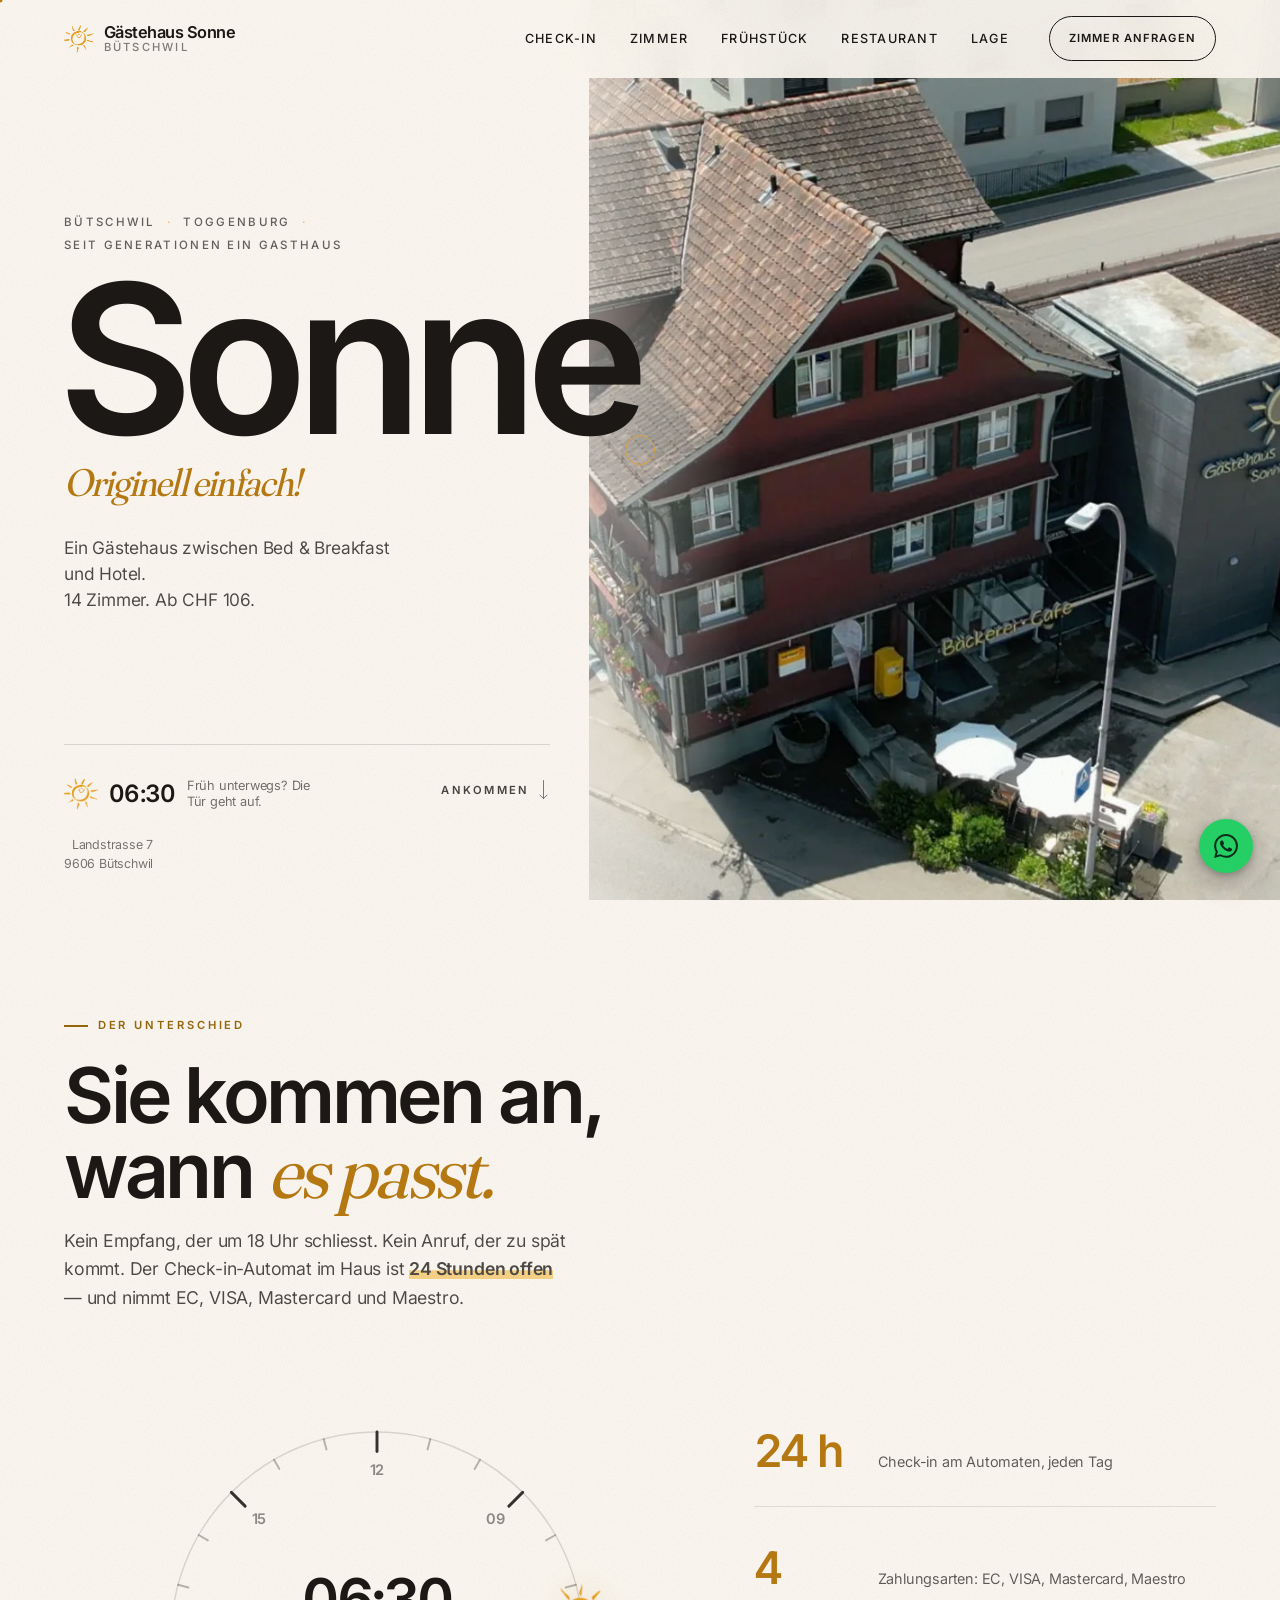
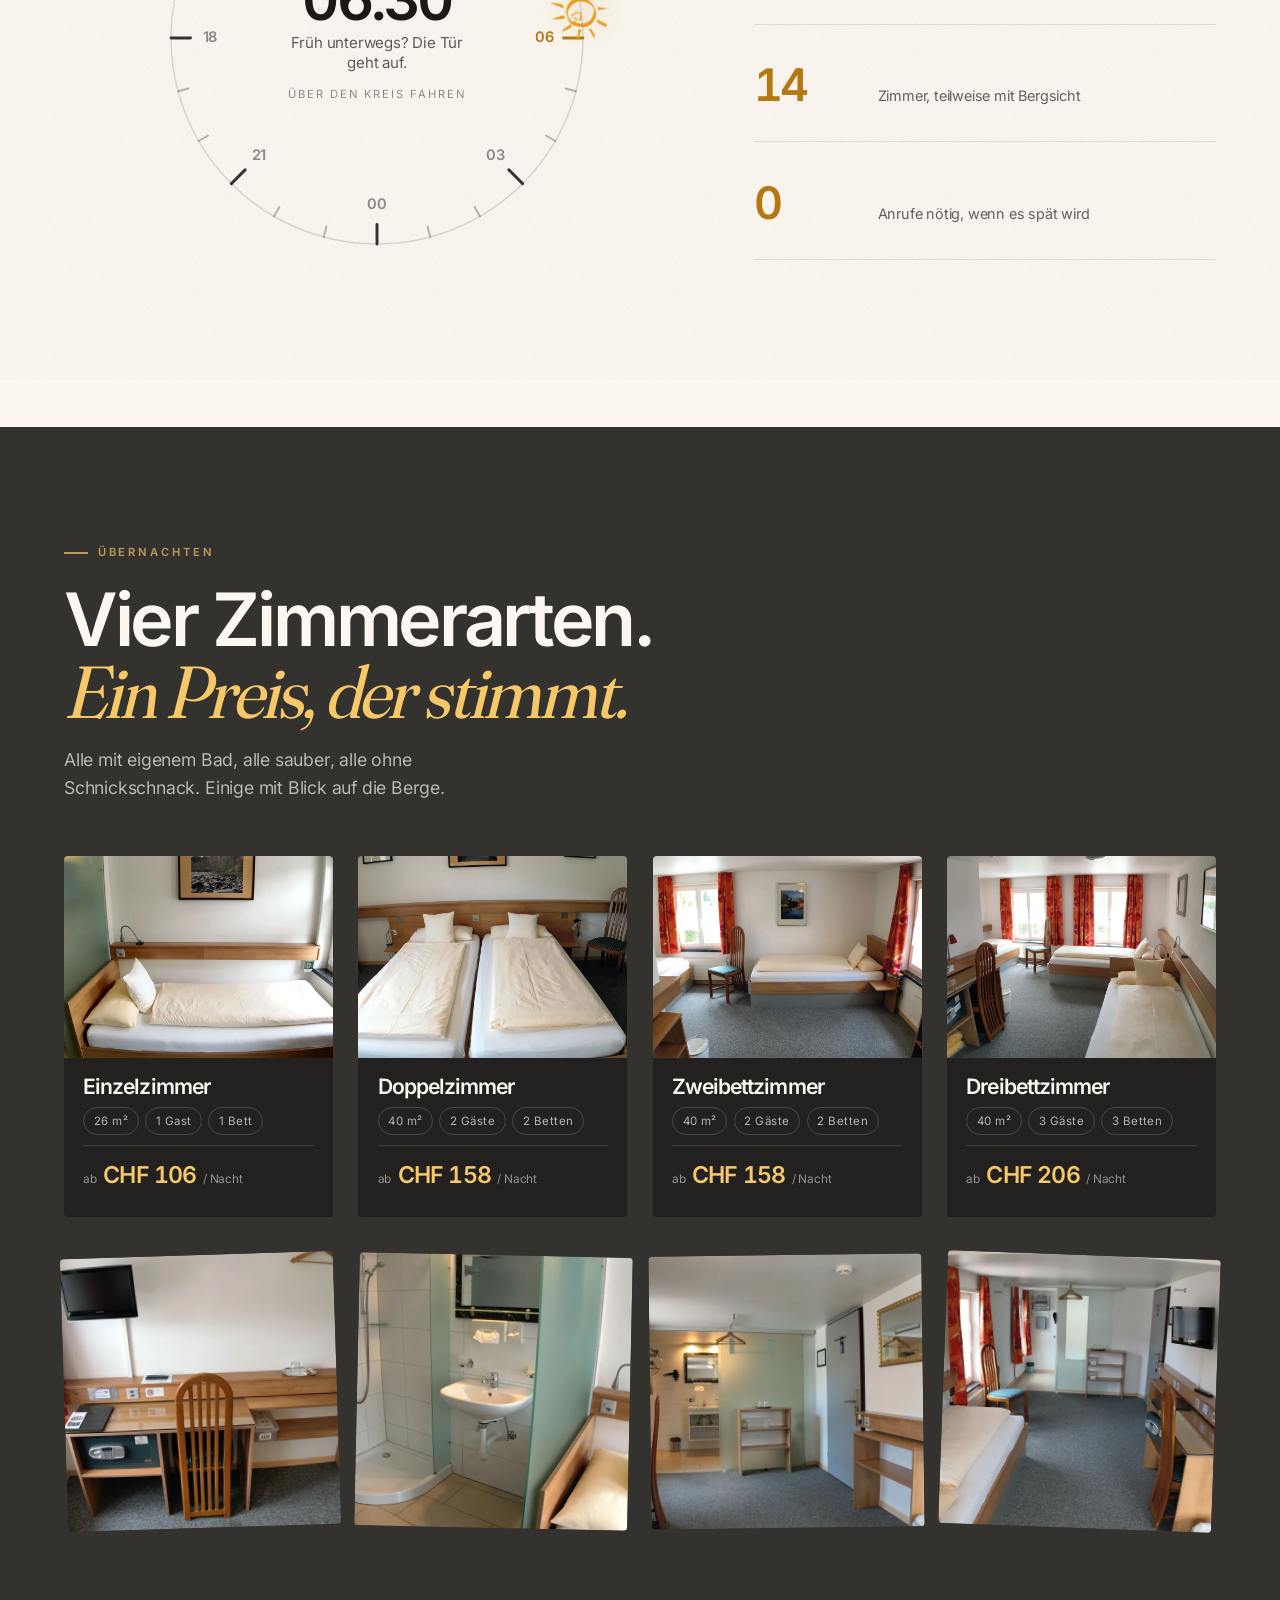
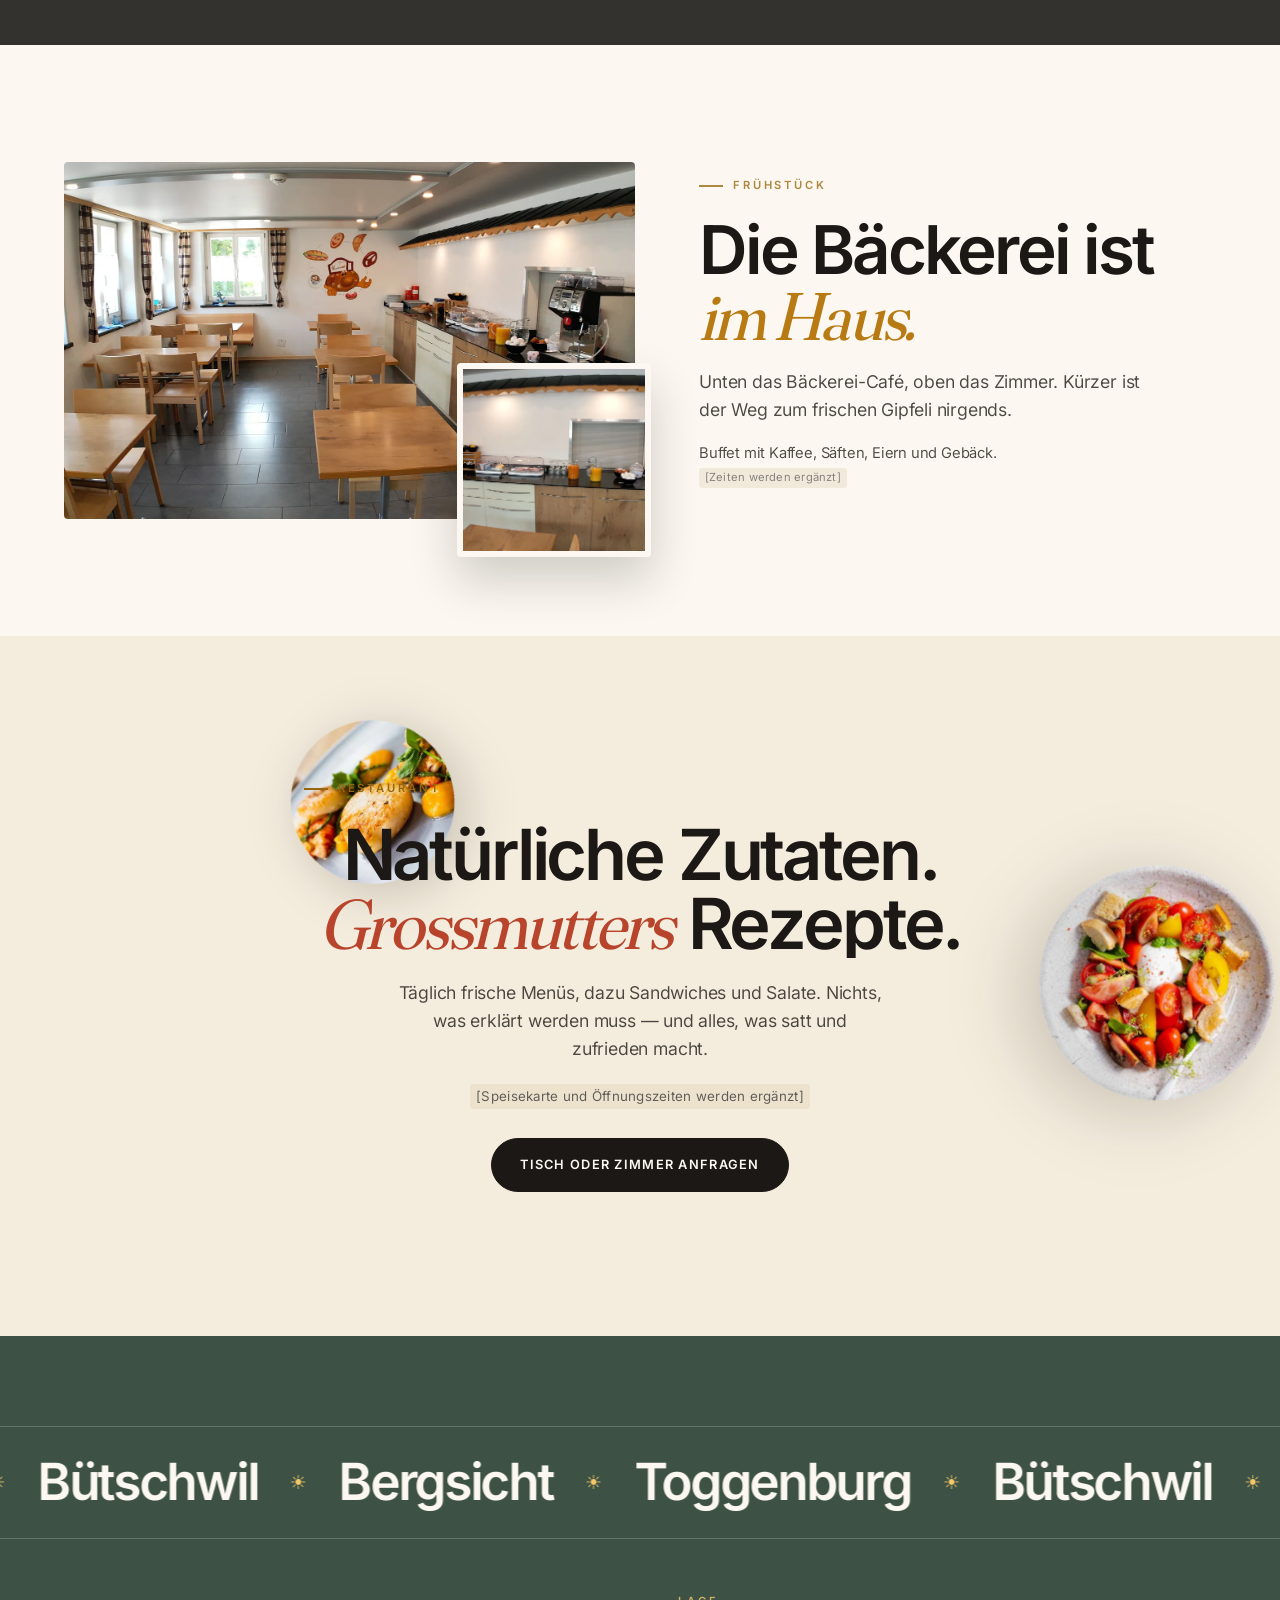
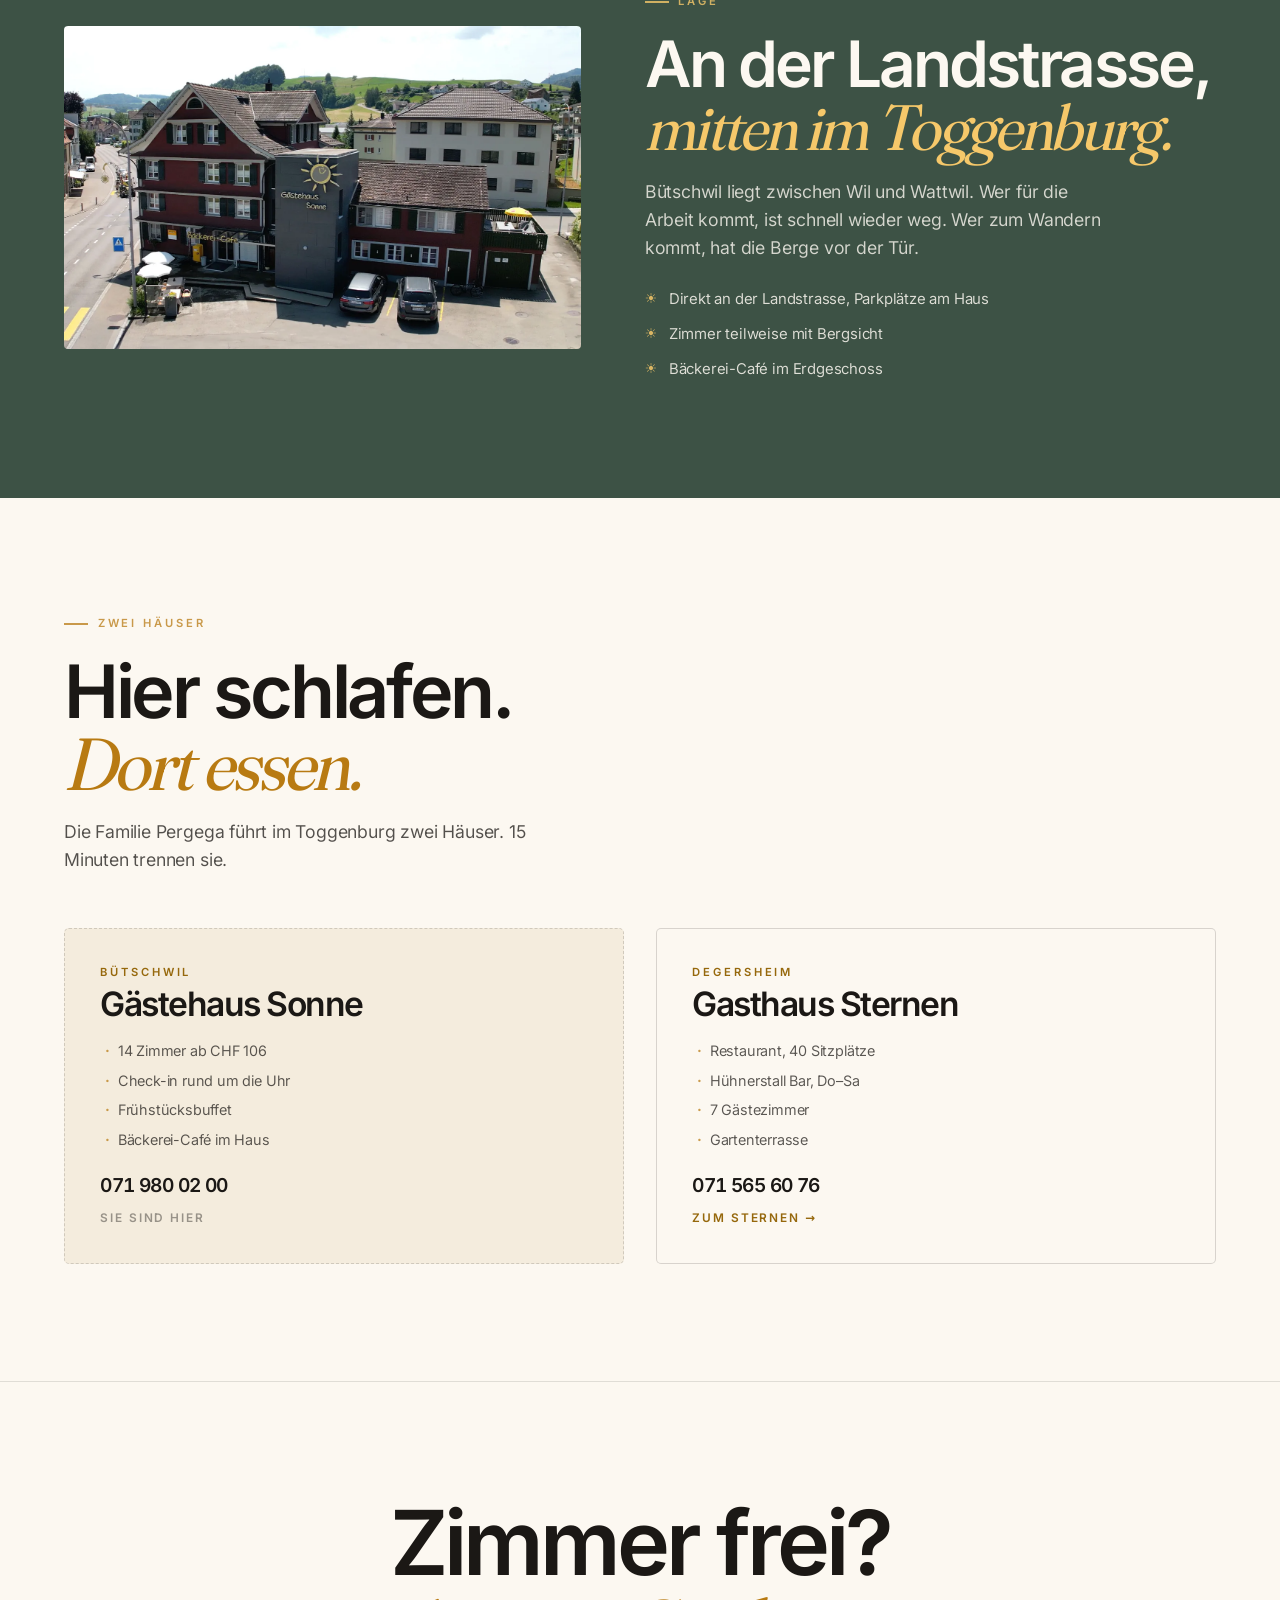
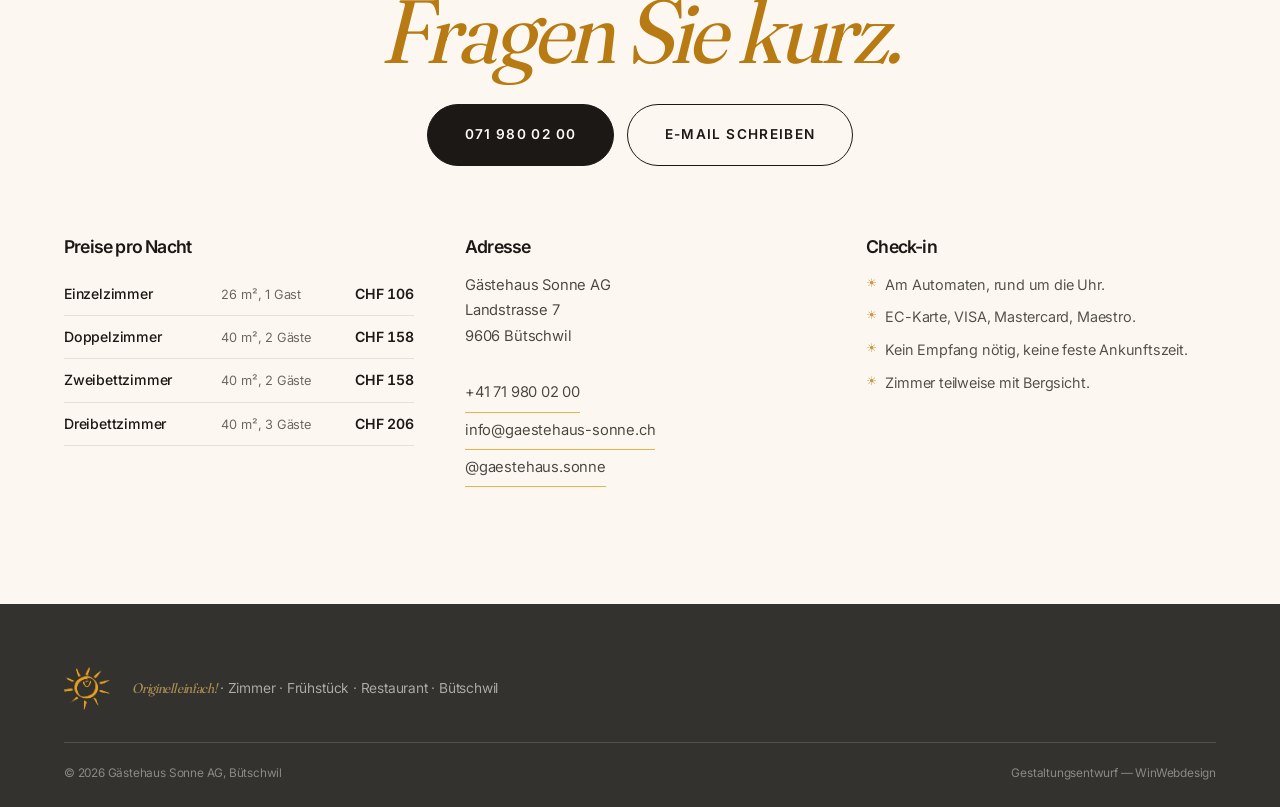
==== commit 9eaaae32: "Lesbarkeit: Bernstein fuer Kleinschrift auf 4,63:1 gedunkelt, Lage-Marke auf hell, Sonntagnacht zeig" ====
--- a/sonne/index.html
+++ b/sonne/index.html
@@ -243,7 +243,7 @@
   <div class="place__grid">
     <figure class="place__pic"><img src="assets/img/haus-strasse.webp" alt="Das Gästehaus Sonne von der Strasse aus, mit dem Sonnenzeichen an der Fassade." loading="lazy"></figure>
     <div class="place__copy">
-      <p class="sect-tag"><i></i>Lage</p>
+      <p class="sect-tag light"><i></i>Lage</p>
       <h2 class="place__h2">An der Landstrasse,<br><em>mitten im Toggenburg.</em></h2>
       <p>Bütschwil liegt zwischen Wil und Wattwil. Wer für die Arbeit kommt, ist schnell wieder weg.
         Wer zum Wandern kommt, hat die Berge vor der Tür.</p>
--- a/sonne/assets/css/style.css
+++ b/sonne/assets/css/style.css
@@ -13,6 +13,10 @@
   --paper:#FCF8F1;  --paper-2:#F4ECDD;  --paper-3:#EADFC9;
   --ink:#1B1815;    --graphite:#33322F; --graphite-2:#22211F;
   --amber:#E8A020;  --amber-l:#F6C86A;  --amber-d:#B87A12;
+  /* Kleinschrift auf Papier: #B87A12 ergibt nur 3,40:1, noetig sind 4,5.
+     #96680C bringt 4,63:1 und bleibt erkennbar Bernstein. Grosse Schrift
+     (ab 24px) darf weiter das hellere --amber-d verwenden, dort genuegen 3:1. */
+  --amber-txt:#96680C;
   --rot:#B8442C;    --gruen:#3D5245;    --holz:#C09256;
 
   --f-ui:'Inter', system-ui, -apple-system, 'Segoe UI', sans-serif;
@@ -151,7 +155,7 @@
 .sect-tag{
   display:flex; align-items:center; gap:.6rem; margin:0 0 1.4rem;
   font-size:.7rem; letter-spacing:.26em; text-transform:uppercase; font-weight:600;
-  color:var(--amber-d);
+  color:var(--amber-txt);
 }
 .sect-tag i{width:24px; height:2px; background:currentColor; display:block; flex:none}
 .sect-tag.light{color:var(--amber-l)}
@@ -356,7 +360,7 @@
 .gcard--self:hover{transform:none; border-color:rgba(27,24,21,.16)}
 .gcard__body{padding:clamp(1.4rem,3vw,2.2rem)}
 .gcard__place{font-size:.7rem; letter-spacing:.26em; text-transform:uppercase;
-  color:var(--amber-d); font-weight:600; margin-bottom:.4rem}
+  color:var(--amber-txt); font-weight:600; margin-bottom:.4rem}
 .gcard__body h3{font-size:clamp(1.5rem,3vw,2.1rem); margin-bottom:1.1rem}
 .gcard ul{list-style:none; margin:0 0 1.2rem; padding:0; display:grid; gap:.42rem}
 .gcard li{font-size:.9rem; opacity:.72; padding-left:1.1rem; position:relative}
@@ -366,7 +370,7 @@
 .gcard__you,.gcard__go{margin:0; font-size:.74rem; letter-spacing:.16em; text-transform:uppercase;
   font-weight:600}
 .gcard__you{opacity:.42}
-.gcard__go{color:var(--amber-d)}
+.gcard__go{color:var(--amber-txt)}
 /* Die ganze Karte wird klickbar, der Link bleibt aber ein echter Link */
 .gcard__go a{text-decoration:none}
 .stretch::after{content:''; position:absolute; inset:0; z-index:1}
